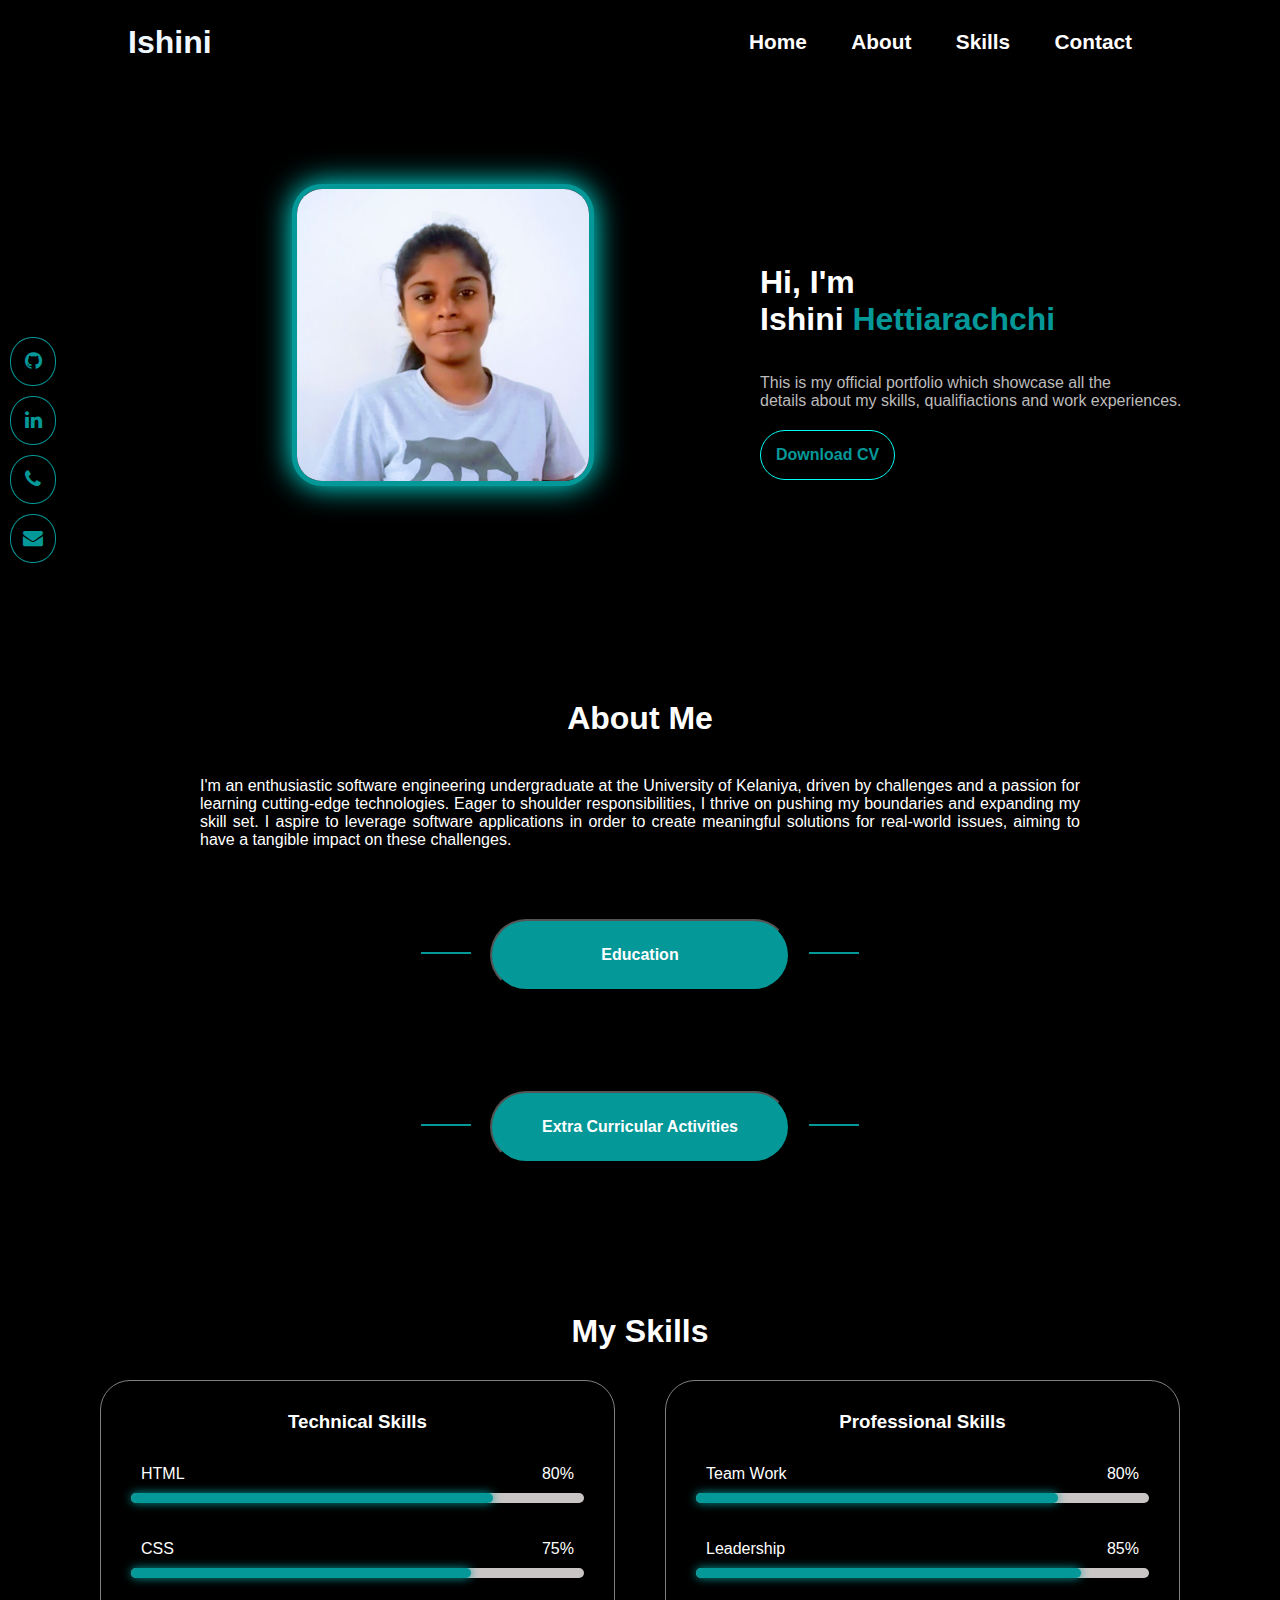
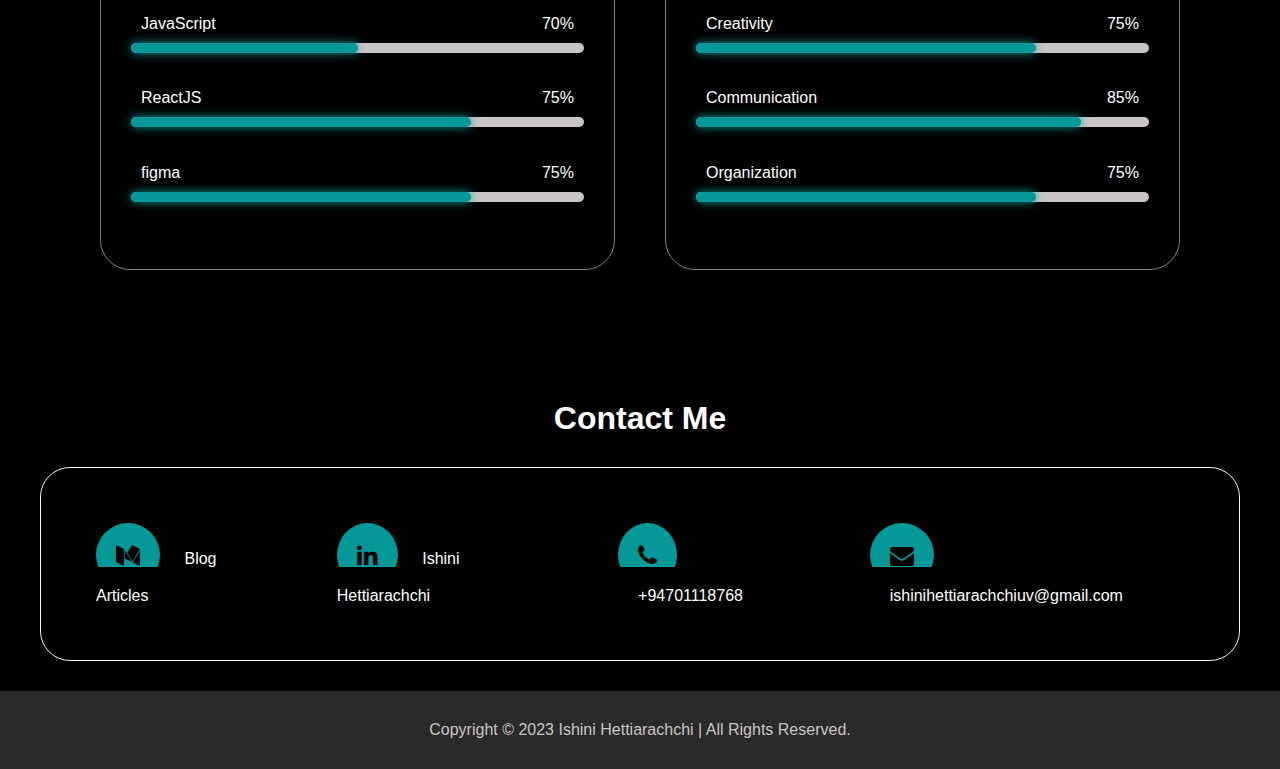
==== index.html @ 03b675ca "feat: changed file name" ====
<!DOCTYPE html>
<html lang="en">
<head>
    <meta charset="UTF-8">
    <meta http-equiv="X-UA-Compatible" content="IE=edge">
    <meta name="viewport" content="width=device-width, initial-scale=1.0">
    <title>Ishini Hettiarachchi</title>
    <link rel="stylesheet" href="portfolio.css">
    <link rel="stylesheet" href="https://cdnjs.cloudflare.com/ajax/libs/font-awesome/4.7.0/css/font-awesome.min.css">
    <script src="script.js"></script>
</head>

<body>
    <div class="containers">
    <div class="home-container" id="home">
                <div class="nav">
                    <h1 style="color:aliceblue"> Ishini </h1>
                    <div class="menu-toggle">
                        <div class="bar"></div>
                        <div class="bar"></div>
                        <div class="bar"></div>
                    </div>
                    <ul class="nav-links">
                        <li><a href="#home">Home</a></li>
                        <li><a href="#about">About</a></li>   
                        <li><a href="#skills">Skills</a></li>
                        <li><a href="#contact">Contact</a></li>
                    </ul>
                </div>
                <div class="row1">
                    <div class="image">
                        <img src="Profile-img.jpg" alt="">
                    </div>
                    <div class="details">
                        <h1>Hi, I'm <br>Ishini <span>Hettiarachchi</span></h1>
                        <br><br>
                        <p>This is my official portfolio which showcase all the 
                            <br>details about my skills, qualifiactions and work experiences.
                        </p>
                        <a href="Ishini Hettiarachchi-signed.pdf" download><button>Download CV</button></a>
                    </div>
                </div>

                <div class="icon-bar">
                    <a href="https://github.com/ishinihettiarachchi" target="_blank" class="icons"><i class="fa fa-github"></i></a>
                    <a href="https://www.linkedin.com/in/ishini-hettiarachchi-666370228/" target="_blank" class="icons"><i class="fa fa-linkedin"></i></a>
                    <a href="tel:+94701118768" class="icons"><i class="fa fa-phone"></i></a>
                    <a href="mailto:ishinihettiarachchiuv@gmail.com" class="icons"><i class="fa fa-envelope"></i></a>
                </div>
        </div>
    <div class="about-container" id="about">
            <h1>About Me</h1>
            <p>I'm an enthusiastic software engineering undergraduate at the University of Kelaniya, driven by challenges and a passion for learning 
                cutting-edge technologies. Eager to shoulder responsibilities, I thrive on pushing my boundaries and expanding my skill set. I aspire 
                to leverage software applications in order to create meaningful solutions for real-world issues, aiming to have a tangible impact on 
                these challenges.</p>
            <div class="buttonContainer">
                <div class="btn">
                    <div class="button">
                        <button onclick="toggleContent()">Education</button>
                    </div>
                </div>
               
                <div class="education" id="edu-category">
                    <div class="section">
                        <h4>B.Sc. (Hons.) in Software Engineering</h4>
                        <p>University of Kelaniya</p>
                        <h5>2021 - 2025</h5>
                    </div>

                    <div class="section">
                        <h4>GCE Advanced Level | Physical Science Stream</h4>
                        <p>Visakha Vidyalaya, Colombo 05</p>
                        <h5>2017 - 2019</h5>
                    </div>
                    
                </div>
            </div>
            
            <div class="buttonContainer">
                <div class="btn">
                <div class="button">
                    <button onclick="toggleContent2()">Extra Curricular Activities</button>
                </div>
                </div>
                <div class="extra" id="extra-category">
                    <div class="section">
                        <h4>Project Coordinator | Differently Abled Avenue</h4>
                        <p>Leo Club of University of Kelaniya</p>
                        <h5>Dec 2022 - May 2023</h5>
                    </div>

                    <div class="section">
                        <h4>Project Chair – Project Lassna Sri Lanka | Differently Abled Avenue</h4>
                        <p>Leo Club of University of Kelaniya</p>
                        <h5>Oct 2022 - May 2023</h5>
                    </div>

                    <div class="section">
                        <h4>Treasurer</h4>
                        <p>IEEE WIE Affinity Group of University of Kelaniya</p>
                        <h5> July 2022 - Present</h5>
                    </div>
                    
                </div>
            </div>     
    </div>
        <div class="skill-section" id="skills"> <!--skills, mai-text, skill main, skill-left-->
            <div class="main-title">
                <h1>My Skills</h1>
            </div>
            <div class="skill-main">
                <div class="left-content">
                    <h3>Technical Skills</h3>
                    <div class="skill-bar">
                        <div class="info">
                            <p>HTML</p>
                            <p>80%</p>
                        </div>
                        <div class="bar">
                            <span class="html"></span>
                        </div>
                    </div>
                    <div class="skill-bar">
                        <div class="info">
                            <p>CSS</p>
                            <p>75%</p>
                        </div>
                        <div class="bar">
                            <span class="css"></span>
                        </div>
                    </div>
                    <div class="skill-bar">
                        <div class="info">
                            <p>JavaScript</p>
                            <p>70%</p>
                        </div>
                        <div class="bar">
                            <span class="JavaScript"></span>
                        </div>
                    </div>
                    <div class="skill-bar">
                        <div class="info">
                            <p>ReactJS</p>
                            <p>75%</p>
                        </div>
                        <div class="bar">
                            <span class="ReactJS"></span>
                        </div>
                    </div>
                    <div class="skill-bar">
                        <div class="info">
                            <p>figma</p>
                            <p>75%</p>
                        </div>
                        <div class="bar">
                            <span class="figma"></span>
                        </div>
                    </div>
                </div>
               <div class="right-content">
                    <h3>Professional Skills</h3>
                    <div class="skill-bar">
                        <div class="info">
                            <p>Team Work</p>
                            <p>80%</p>
                        </div>
                        <div class="bar">
                            <span class="team"></span>
                        </div>
                    </div>
                    <div class="skill-bar">
                        <div class="info">
                            <p>Leadership</p>
                            <p>85%</p>
                        </div>
                        <div class="bar">
                            <span class="leader"></span>
                        </div>
                    </div>
                    <div class="skill-bar">
                        <div class="info">
                            <p>Creativity</p>
                            <p>75%</p>
                        </div>
                        <div class="bar">
                            <span class="creativity"></span>
                        </div>
                    </div>
                    <div class="skill-bar">
                        <div class="info">
                            <p>Communication</p>
                            <p>85%</p>
                        </div>
                        <div class="bar">
                            <span class="com"></span>
                        </div>
                    </div>
                    <div class="skill-bar">
                        <div class="info">
                            <p>Organization</p>
                            <p>75%</p>
                        </div>
                        <div class="bar">
                            <span class="org"></span>
                        </div>
                    </div>
                </div>
            </div>
        </div>
        <div class="contact-section" id="contact">
            <h1>Contact Me</h1>
            <div class="contact-bar">
                <div class="col">
                    <a href="https://medium.com/@ishinihettiarachchiuv" class="icons" target="_blank"><i class="fa fa-medium"></i></a>
                    <span><a href="https://medium.com/@ishinihettiarachchiuv" target="_blank">Blog Articles</a></span>
                </div>
                <div class="col">
                    <a href="https://www.linkedin.com/in/ishini-hettiarachchi-666370228/" class="icons" target="_blank"><i class="fa fa-linkedin"></i></a>
                    <span><a href="https://www.linkedin.com/in/ishini-hettiarachchi-666370228/" target="_blank">Ishini Hettiarachchi</a></span>
                </div>
                <div class="col">
                    <a href="tel:+94701118768" class="icons" target="_blank"><i class="fa fa-phone" ></i></a>
                    <span><a href="tel:+94701118768">+94701118768</a></span>
                </div>
                <div class="col">
                    <a href="mailto:ishinihettiarachchiuv@gmail.com" class="icons" target="_blank"><i class="fa fa-envelope"></i></a>
                    <span><a href="mailto:ishinihettiarachchiuv@gmail.com">ishinihettiarachchiuv@gmail.com</a></span>
                </div>
                </div>
        </div>


        <div class="bottom-bar">
            <p>Copyright © 2023 Ishini Hettiarachchi | All Rights Reserved.</p>
        </div>
    </div>
</body>
---- portfolio.css ----
@import url('https://fonts.googleapis.com/css2?family=Roboto:ital,wght@0,100;0,300;0,400;0,500;0,900;1,100;1,300&display=swap');

:root{
    --aqua-dark:rgb(5, 152, 152);
}

html {
    scroll-behavior: smooth;
}

*{
    margin: 0;
    padding: 0;
    background-color: rgb(0, 0, 0);
    font-family:'Lucida Sans', 'Lucida Sans Regular', 'Lucida Grande', 'Lucida Sans Unicode', Geneva, Verdana, sans-serif;
}



.containers{
    position: relative;
    width: 100%;
    height: 100vh;
}

.nav{
    display: flex;
    width: 80%;
    margin: auto;
    padding: 20px 0;
    align-items: center;
    justify-content: space-between;
}

.menu-toggle {
    display: none; 
}


.nav ul li{
    display: inline-block;
    list-style: none;
    margin: 10px 20px;
}

.nav ul li a{
    text-decoration: none;
    padding: 6px 0;
    position: relative;
    color: rgb(255, 253, 253);
    font-size: 1.3rem;
    font-weight: bold;

}

.nav ul li a:before{
    content: '';
    position: absolute;
    bottom: 0;
    left:0 ;
    height: 3px;
    width: 0%;
    background-color: var(--aqua-dark);
    transition: all 0.4s ease;
   
}

.nav ul li a:hover{
    color: var(--aqua-dark);
}

.nav ul li a:hover:before{
    width: 100%;
   
}

.row1{
    display: flex;
    margin-top: 50px;
}

.image{
    flex-direction: row;
}

.image img{
    width: 40%;
    margin: 50px 40%;
    border-radius: 30px;
    -moz-box-shadow: 0 0 10px #fff;
    -webkit-box-shadow: 0 0 10px var(--aqua-dark);
    box-shadow: 0px 0px 30px #01fcf4;
    border:solid 5px var(--aqua-dark);
}

.details{
    flex-direction: row;
    margin-top: 100px;
    padding: 30px;
    color: rgb(255, 255, 255);
}

.details p{
    color: rgb(188, 187, 187);
}

.details h1 span{
    color: var(--aqua-dark);
}

.details button{
    margin-top: 20px;
    font-size: 1rem;
    padding: 15px;
    border-radius: 30px;
    font-weight: bold;
    cursor: pointer;
    color:  var(--aqua-dark);
    border: solid 1px #01fcf4;
    background-color: transparent;
}

.details button:hover{
    color: white;
    background-color: var(--aqua-dark);
}

.icon-bar {
    position: fixed;
    top: 50%;
    -webkit-transform: translateY(-50%);
    -ms-transform: translateY(-50%);
    transform: translateY(-50%);
  }

.fa{
    background: transparent;
}
.icon-bar a {
    display: block;
    text-align: center;
    padding: 12px;
    margin: 10px;
    color:  var(--aqua-dark);
    font-size: 20px;
    border-radius: 48%;
    border: solid 1px var(--aqua-dark);
    
}

  .icon-bar a:hover{
    color: white;
    background-color: var(--aqua-dark);
}



.about-container h1{
    color: white;
    text-align: center;
    padding: 160px 20px 20px;
}

.about-container p{
    color: white;
    text-align: justify;
    padding: 20px 200px;
}

.about-container .buttonContainer p{
    color: white;
    text-align: justify;
    padding: 20px 30px;
}

.buttonContainer {
    text-align: center;
    width: 50%; 
    margin: 0 auto;

  }
  
  .buttonContainer .section{
    padding:30px;
  }

  .buttonContainer .section h4{
    color:aliceblue
  }

  .buttonContainer .section h5{
    color: #908e8e;
    text-align: center;
  }

  .buttonContainer .section p{
    color: #c9c5c5;
    text-align: center;
  }

hr{
    width: 100%;
}


.btn:before,.btn:after{
    content:" ";
    width: 50px;
    height: 2px;
    margin: 0 10px;
    vertical-align: super;
    background-color:var(--aqua-dark);
    display:inline-block;
  }

.button {
    display: inline-block; 
    padding:50px 5px ; 
    margin: 0; 
    border: 0;
   
}

.button button{
    padding: 25px ;
    background-color: transparent;
    color:  #ffffff;
    font-size: 1rem;
    font-weight: bold;
    background-color: var(--aqua-dark);
    border-radius: 50px;
    cursor: pointer;
    width: 300px;    

}

.button button a{
    text-decoration: none;
}

.button button:hover{
    color: var(--aqua-dark);
    background-color: transparent;
    border: solid 1px var(--aqua-dark);

}

#edu-category{
    display:none;
}

#extra-category{
    display: none;
}

.skill-section{
    padding: 100px;
}


.skill-section .main-title h1{
    margin-bottom: 30px;
    text-align: center;
}

.skill-section .main-title h1,h3,p,span{
    color: white;
   
}

.skill-main{
    width:100%;
    display: grid;
    grid-template-columns: repeat(2,1fr);
    grid-row-gap: 30px;
    grid-column-gap: 50px;
    
}

.skill-bar{
    margin-bottom: 2.3rem;

}

.skill-main h3{
    margin-bottom: 2rem;
    text-align: center;
}

.left-content{
    border: solid 1px grey;
    padding: 30px;
    border-radius: 30px;
}


.left-content .skill-bar .info{
    display: flex;
    justify-content: space-between;
    align-items: center;
    padding: 0 10px;
    
}

.left-content .skill-bar .bar{
    width: 100%;
    height: 10px;
    background-color: #c9c5c5;
    border-radius: 25px;
    margin-top: 10px;
    position: relative;
}

.right-content{
    border: solid 1px grey;
    padding: 30px;
    border-radius: 30px;
}


.right-content .skill-bar .info{
    display: flex;
    justify-content: space-between;
    align-items: center;
    padding: 0 10px;
    
}

.right-content .skill-bar .bar{
    width: 100%;
    height: 10px;
    background-color: #c9c5c5;
    border-radius: 25px;
    margin-top: 10px;
    position: relative;
}


.skill-bar .bar span{
    width: 50%;
    height: 100%;
    position: absolute;
    left: 0;
    background-color: var(--aqua-dark);
    border-radius: 25px;
    box-shadow: 0px 0px 10px var(--aqua-dark);

}

.skill-bar .bar .html{
    width: 80%;
}

.skill-bar .bar .css{
    width: 75%;
}

.skill-bar .bar .javaScript{
    width: 70%;
}

.skill-bar .bar .ReactJS{
    width: 75%;
}

.skill-bar .bar .figma{
    width: 75%;
}


.skill-bar .bar .team{
    width: 80%;
}

.skill-bar .bar .leader{
    width: 85%;
}

.skill-bar .bar .org{
    width: 75%;
}

.skill-bar .bar .com{
    width: 85%;
}

.skill-bar .bar .creativity{
    width: 75%;
}

.contact-section h1{
    color: white;
    text-align: center;
    margin-top: 30px;
    margin-bottom: 30px;
}

.contact-section .contact-bar{
    display: flex;
    align-items: center;
    justify-content: center;
    padding: 25px;
    border: solid 1px whitesmoke;
    border-radius: 30px;
    margin:5px 40px;
}
   
.contact-section .contact-bar .col{
    padding: 30px;
}

.contact-section .contact-bar .col span a {
    text-decoration: none;
    padding: 20px;
    color: white;
}

.contact-section .contact-bar .col .icons i {
    padding: 20px;
    background-color: var(--aqua-dark);
    color: black;
    border-radius: 55%;
    font-size: 1.5rem;
}
  
.bottom-bar p{
    text-align: center;
    color: #c9c5c5;
    margin-top: 30px;
    padding: 30px;
    background-color: #2b2a2a;
}

@media screen and (max-width: 600px) {
    .menu-toggle {
        display: inline-block;
        color: white;
        position: absolute;
        cursor: pointer;
        padding: 60px;
    }
 
    .bar {
        width: 30px;
        height: 3px;
        background-color: white; 
        margin: 3px 0;
    }

    .nav ul {
        display: none; 
    }
  
    .nav.active ul {
        display: block;
        position: absolute;
        min-width: 160px;
        padding: 20px 16px;
        z-index: 1;
        display: inline-block;
    }

    .nav.active ul li{
        text-align: center;
        margin: 10px 10px;
    }

    .icon-bar{
        display: none;
    }

    .details{
        color: rgb(255, 255, 255);
    }
    .row1 {
        flex-direction: column;
        align-items: center; 
    }

    .image {
        text-align: center; /* Center the image */
        margin-bottom: 20px;

    }

    .image img {
        width: 70%; /* Adjust image width for better fit on smaller screens */
        margin: 0; /* Remove margin to center the image */
    }

    .details {
        margin-top: 20px; /* Adjust margin for spacing */
        padding: 20px; /* Adjust padding for spacing */
        text-align: center; /* Center text content */
    }



    .about-container p{
        color: white;
        text-align: justify;
        padding: 20px 100px;
    }
 
    .button button{
        padding: 20px ;
        font-size: 0.8rem;
        width: 200px;    
    }

    .skill-main{
        width:100%;
        display: grid;
        grid-template-columns: repeat(1,1fr);   
    }

    .contact-bar .col span a{
        display: none;
    }

}

@media (min-width: 768px) and (max-width: 991.98px) {
    .button button{
        padding: 20px ;
        font-size: 0.8rem;
        width: 200px;    
    }
    
    .skill-main{
        width:100%;
        display: grid;
        grid-template-columns: repeat(1,1fr);
    
    }
    
    .contact-bar .col span a{
        display: none;
    }
}
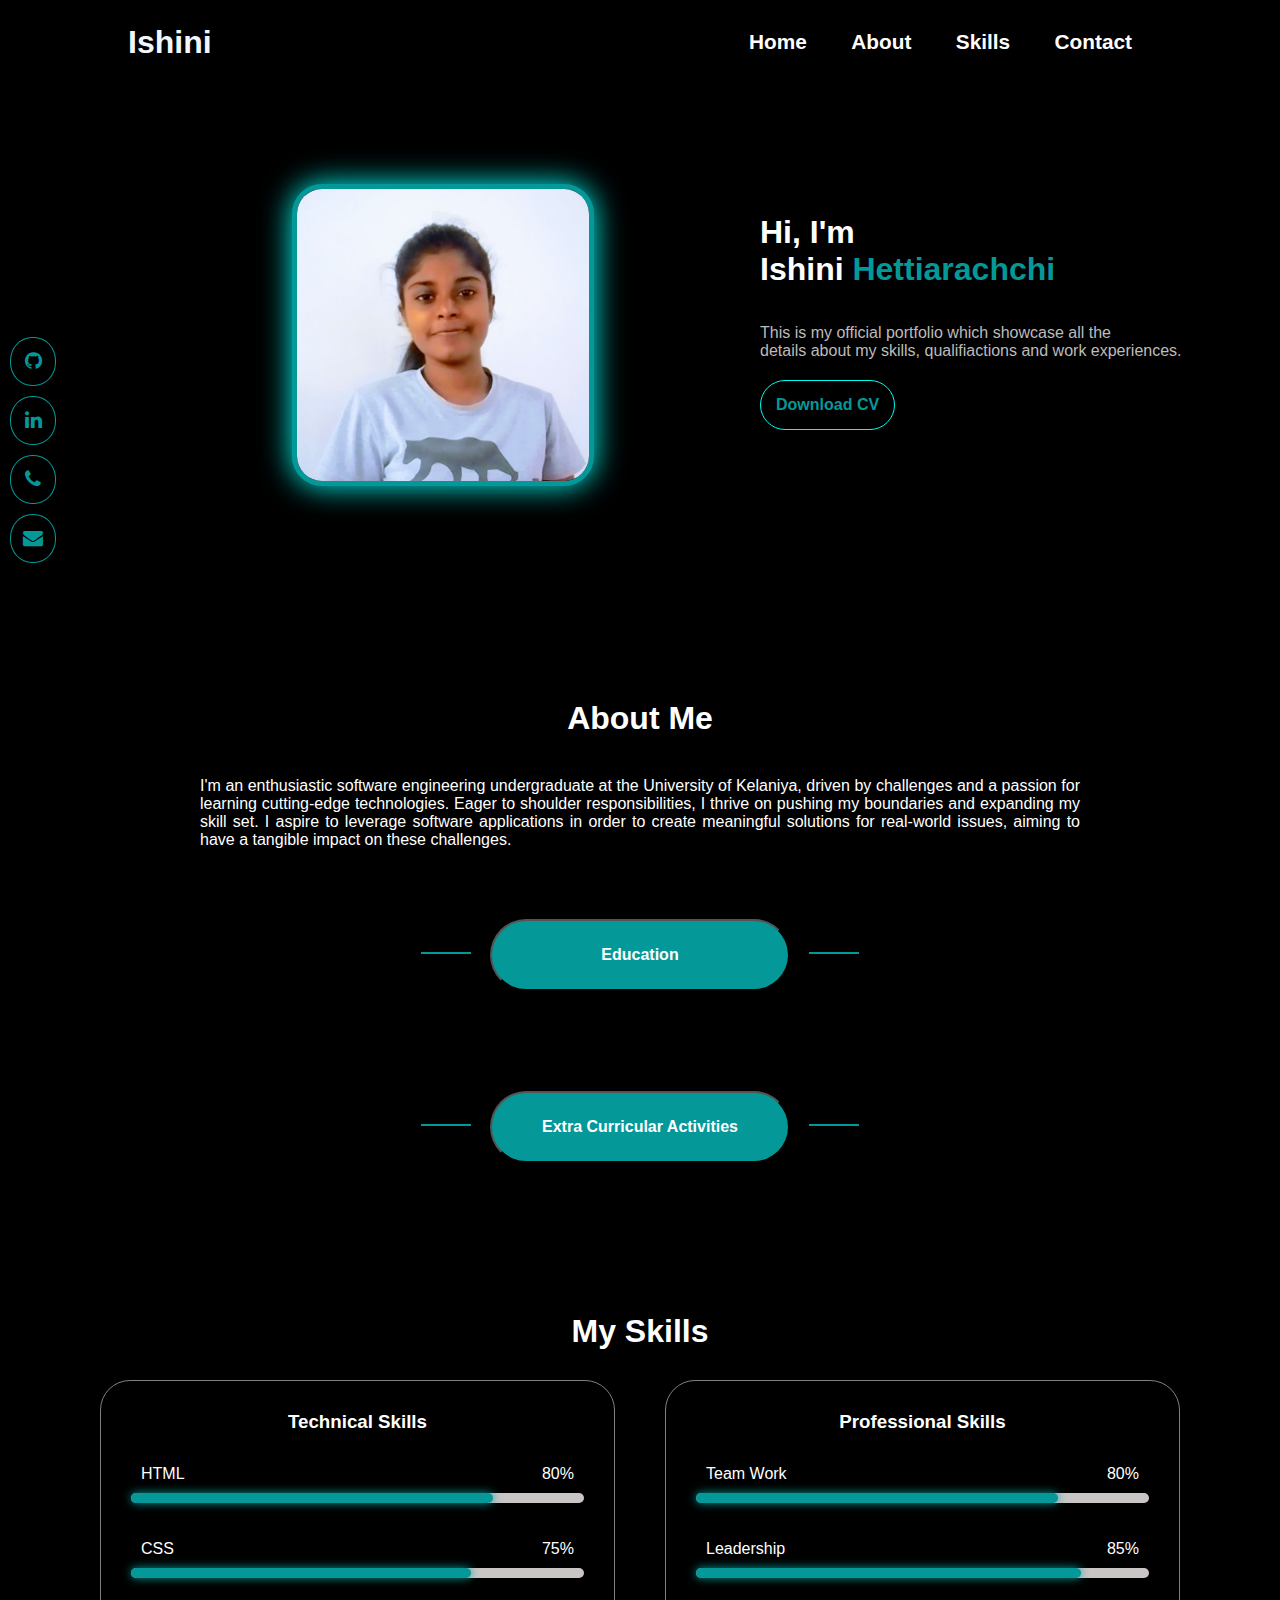
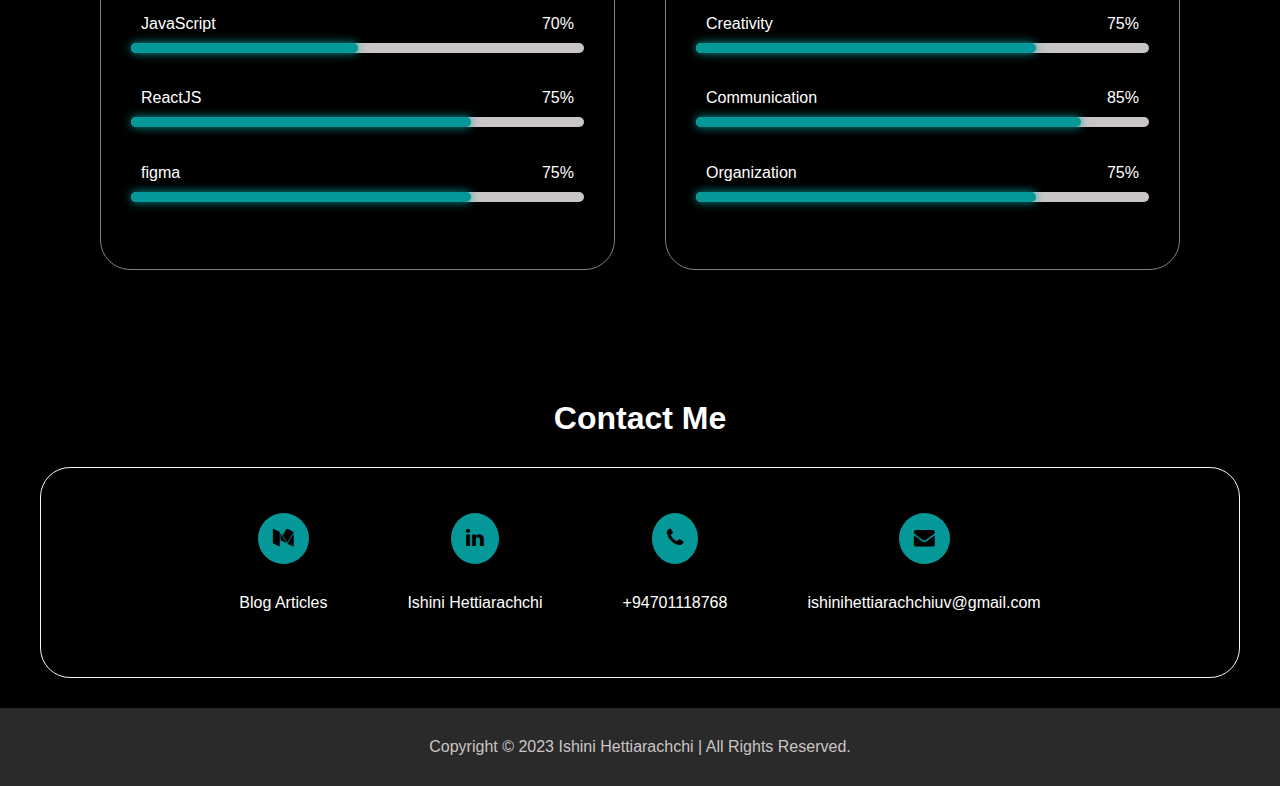
==== commit b7d43225: "feat: added styles" ====
--- a/index.html
+++ b/index.html
@@ -5,7 +5,7 @@
     <meta http-equiv="X-UA-Compatible" content="IE=edge">
     <meta name="viewport" content="width=device-width, initial-scale=1.0">
     <title>Ishini Hettiarachchi</title>
-    <link rel="stylesheet" href="portfolio.css">
+    <link rel="stylesheet" href="index.css">
     <link rel="stylesheet" href="https://cdnjs.cloudflare.com/ajax/libs/font-awesome/4.7.0/css/font-awesome.min.css">
     <script src="script.js"></script>
 </head>
@@ -227,7 +227,7 @@
                     <a href="mailto:ishinihettiarachchiuv@gmail.com" class="icons" target="_blank"><i class="fa fa-envelope"></i></a>
                     <span><a href="mailto:ishinihettiarachchiuv@gmail.com">ishinihettiarachchiuv@gmail.com</a></span>
                 </div>
-                </div>
+            </div>
         </div>
 
 
--- a/index.css
+++ b/index.css
@@ -0,0 +1,582 @@
+
+@import url('https://fonts.googleapis.com/css2?family=Roboto:ital,wght@0,100;0,300;0,400;0,500;0,900;1,100;1,300&display=swap');
+
+:root{
+    --aqua-dark:rgb(5, 152, 152);
+}
+
+html {
+    scroll-behavior: smooth;
+}
+
+*{
+    margin: 0;
+    padding: 0;
+    background-color: rgb(0, 0, 0);
+    font-family:'Lucida Sans', 'Lucida Sans Regular', 'Lucida Grande', 'Lucida Sans Unicode', Geneva, Verdana, sans-serif;
+}
+
+
+
+.containers{
+    position: relative;
+    width: 100%;
+    height: 100vh;
+}
+
+.nav{
+    display: flex;
+    width: 80%;
+    margin: auto;
+    padding: 20px 0;
+    align-items: center;
+    justify-content: space-between;
+}
+
+.menu-toggle {
+    display: none; 
+}
+
+
+.nav ul li{
+    display: inline-block;
+    list-style: none;
+    margin: 10px 20px;
+}
+
+.nav ul li a{
+    text-decoration: none;
+    padding: 6px 0;
+    position: relative;
+    color: rgb(255, 253, 253);
+    font-size: 1.3rem;
+    font-weight: bold;
+
+}
+
+.nav ul li a:before{
+    content: '';
+    position: absolute;
+    bottom: 0;
+    left:0 ;
+    height: 3px;
+    width: 0%;
+    background-color: var(--aqua-dark);
+    transition: all 0.4s ease;
+   
+}
+
+.nav ul li a:hover{
+    color: var(--aqua-dark);
+}
+
+.nav ul li a:hover:before{
+    width: 100%;
+   
+}
+
+.row1{
+    display: flex;
+    margin-top: 50px;
+}
+
+.image{
+    flex-direction: row;
+}
+
+.image img{
+    width: 40%;
+    margin: 50px 40%;
+    border-radius: 30px;
+    -moz-box-shadow: 0 0 10px #fff;
+    -webkit-box-shadow: 0 0 10px var(--aqua-dark);
+    box-shadow: 0px 0px 30px #01fcf4;
+    border:solid 5px var(--aqua-dark);
+}
+
+.details{
+    flex-direction: row;
+    margin-top: 50px;
+    padding: 30px;
+    color: rgb(255, 255, 255);
+}
+
+.details p{
+    color: rgb(188, 187, 187);
+}
+
+.details h1 span{
+    color: var(--aqua-dark);
+}
+
+.details button{
+    margin-top: 20px;
+    font-size: 1rem;
+    padding: 15px;
+    border-radius: 30px;
+    font-weight: bold;
+    cursor: pointer;
+    color:  var(--aqua-dark);
+    border: solid 1px #01fcf4;
+    background-color: transparent;
+}
+
+.details button:hover{
+    color: white;
+    background-color: var(--aqua-dark);
+}
+
+.icon-bar {
+    position: fixed;
+    top: 50%;
+    -webkit-transform: translateY(-50%);
+    -ms-transform: translateY(-50%);
+    transform: translateY(-50%);
+  }
+
+.fa{
+    background: transparent;
+}
+.icon-bar a {
+    display: block;
+    text-align: center;
+    padding: 12px;
+    margin: 10px;
+    color:  var(--aqua-dark);
+    font-size: 20px;
+    border-radius: 48%;
+    border: solid 1px var(--aqua-dark);
+    
+}
+
+  .icon-bar a:hover{
+    color: white;
+    background-color: var(--aqua-dark);
+}
+
+
+
+.about-container h1{
+    color: white;
+    text-align: center;
+    padding: 160px 20px 20px;
+}
+
+.about-container p{
+    color: white;
+    text-align: justify;
+    padding: 20px 200px;
+}
+
+.about-container .buttonContainer p{
+    color: white;
+    text-align: justify;
+    padding: 20px 30px;
+}
+
+.buttonContainer {
+    text-align: center;
+    width: 50%; 
+    margin: 0 auto;
+
+  }
+  
+  .buttonContainer .section{
+    padding:30px;
+  }
+
+  .buttonContainer .section h4{
+    color:aliceblue
+  }
+
+  .buttonContainer .section h5{
+    color: #908e8e;
+    text-align: center;
+  }
+
+  .buttonContainer .section p{
+    color: #c9c5c5;
+    text-align: center;
+  }
+
+hr{
+    width: 100%;
+}
+
+
+.btn:before,.btn:after{
+    content:" ";
+    width: 50px;
+    height: 2px;
+    margin: 0 10px;
+    vertical-align: super;
+    background-color:var(--aqua-dark);
+    display:inline-block;
+  }
+
+.button {
+    display: inline-block; 
+    padding:50px 5px ; 
+    margin: 0; 
+    border: 0;
+   
+}
+
+.button button{
+    padding: 25px ;
+    background-color: transparent;
+    color:  #ffffff;
+    font-size: 1rem;
+    font-weight: bold;
+    background-color: var(--aqua-dark);
+    border-radius: 50px;
+    cursor: pointer;
+    width: 300px;    
+
+}
+
+.button button a{
+    text-decoration: none;
+}
+
+.button button:hover{
+    color: var(--aqua-dark);
+    background-color: transparent;
+    border: solid 1px var(--aqua-dark);
+
+}
+
+#edu-category{
+    display:none;
+}
+
+#extra-category{
+    display: none;
+}
+
+.skill-section{
+    padding: 100px;
+}
+
+
+.skill-section .main-title h1{
+    margin-bottom: 30px;
+    text-align: center;
+}
+
+.skill-section .main-title h1,h3,p,span{
+    color: white;
+   
+}
+
+.skill-main{
+    width:100%;
+    display: grid;
+    grid-template-columns: repeat(2,1fr);
+    grid-row-gap: 30px;
+    grid-column-gap: 50px;
+    
+}
+
+.skill-bar{
+    margin-bottom: 2.3rem;
+
+}
+
+.skill-main h3{
+    margin-bottom: 2rem;
+    text-align: center;
+}
+
+.left-content{
+    border: solid 1px grey;
+    padding: 30px;
+    border-radius: 30px;
+}
+
+
+.left-content .skill-bar .info{
+    display: flex;
+    justify-content: space-between;
+    align-items: center;
+    padding: 0 10px;
+    
+}
+
+.left-content .skill-bar .bar{
+    width: 100%;
+    height: 10px;
+    background-color: #c9c5c5;
+    border-radius: 25px;
+    margin-top: 10px;
+    position: relative;
+}
+
+.right-content{
+    border: solid 1px grey;
+    padding: 30px;
+    border-radius: 30px;
+}
+
+
+.right-content .skill-bar .info{
+    display: flex;
+    justify-content: space-between;
+    align-items: center;
+    padding: 0 10px;
+    
+}
+
+.right-content .skill-bar .bar{
+    width: 100%;
+    height: 10px;
+    background-color: #c9c5c5;
+    border-radius: 25px;
+    margin-top: 10px;
+    position: relative;
+}
+
+
+.skill-bar .bar span{
+    width: 50%;
+    height: 100%;
+    position: absolute;
+    left: 0;
+    background-color: var(--aqua-dark);
+    border-radius: 25px;
+    box-shadow: 0px 0px 10px var(--aqua-dark);
+
+}
+
+.skill-bar .bar .html{
+    width: 80%;
+}
+
+.skill-bar .bar .css{
+    width: 75%;
+}
+
+.skill-bar .bar .javaScript{
+    width: 70%;
+}
+
+.skill-bar .bar .ReactJS{
+    width: 75%;
+}
+
+.skill-bar .bar .figma{
+    width: 75%;
+}
+
+
+.skill-bar .bar .team{
+    width: 80%;
+}
+
+.skill-bar .bar .leader{
+    width: 85%;
+}
+
+.skill-bar .bar .org{
+    width: 75%;
+}
+
+.skill-bar .bar .com{
+    width: 85%;
+}
+
+.skill-bar .bar .creativity{
+    width: 75%;
+}
+
+.contact-section h1{
+    color: white;
+    text-align: center;
+    margin-top: 30px;
+    margin-bottom: 30px;
+}
+
+.contact-section .contact-bar{
+    display: flex;
+    align-items: center;
+    justify-content: center;
+    padding: 25px;
+    border: solid 1px whitesmoke;
+    border-radius: 30px;
+    margin:5px 40px;
+}
+   
+.contact-section .contact-bar .col{
+    padding: 30px;
+}
+
+.contact-section .contact-bar .col span a {
+    text-decoration: none;
+    padding: 20px;
+    color: white;
+}
+
+.contact-section .contact-bar .col .icons i {
+    padding: 20px;
+    background-color: var(--aqua-dark);
+    color: black;
+    border-radius: 55%;
+    font-size: 1.5rem;
+}
+  
+.bottom-bar p{
+    text-align: center;
+    color: #c9c5c5;
+    margin-top: 30px;
+    padding: 30px;
+    background-color: #2b2a2a;
+}
+
+@media screen and (max-width: 600px) {
+    .menu-toggle {
+        display: inline-block;
+        color: white;
+        position: absolute;
+        cursor: pointer;
+        padding: 60px;
+    }
+ 
+    .bar {
+        width: 30px;
+        height: 3px;
+        background-color: white; 
+        margin: 3px 0;
+    }
+
+    .nav ul {
+        display: none; 
+    }
+  
+    .nav.active ul {
+        display: block;
+        position: absolute;
+        min-width: 160px;
+        padding: 20px 16px;
+        z-index: 1;
+        display: inline-block;
+    }
+
+    .nav.active ul li{
+        text-align: center;
+        margin: 10px 10px;
+    }
+
+    .icon-bar{
+        display: none;
+    }
+
+    .details{
+        color: rgb(255, 255, 255);
+    }
+    .row1 {
+        flex-direction: column;
+        align-items: center; 
+    }
+
+    .image {
+        text-align: center; /* Center the image */
+        margin-bottom: 20px;
+
+    }
+
+    .image img {
+        width: 70%; /* Adjust image width for better fit on smaller screens */
+        margin: 0; /* Remove margin to center the image */
+    }
+
+    .details {
+        margin-top: 20px; /* Adjust margin for spacing */
+        padding: 20px; /* Adjust padding for spacing */
+        text-align: center; /* Center text content */
+    }
+
+
+
+    .about-container p{
+        color: white;
+        text-align: justify;
+        padding: 20px 100px;
+    }
+ 
+    .button button{
+        padding: 20px ;
+        font-size: 0.8rem;
+        width: 200px;    
+    }
+
+    .skill-main{
+        width:100%;
+        display: grid;
+        grid-template-columns: repeat(1,1fr);   
+    }
+
+    .contact-bar .col span a{
+        display: none;
+    }
+
+}
+
+@media (max-width: 1024px) {
+    .row1 {
+        flex-direction: column; /* Change to a column layout */
+        align-items: center; /* Center items horizontally */
+    }
+
+    .image {
+        text-align: center; /* Center the image */
+        margin-bottom: 20px; /* Add some space between image and details */
+    }
+
+    .image img {
+        width: 60%; /* Adjust image width for better fit on smaller screens */
+        margin: 0 auto; /* Center the image horizontally */
+    }
+
+    .details {
+        margin-top: 20px; /* Adjust margin for spacing */
+        padding: 20px; /* Adjust padding for spacing */
+        text-align: center; /* Center text content */
+    }
+
+    .about-container p{
+        color: white;
+        text-align: justify;
+        padding: 20px 100px;
+    }
+
+    .button button{
+        padding: 20px ;
+        font-size: 0.8rem;
+        width: 200px;    
+    }
+    .contact-section .contact-bar .col span a{
+        display: none;
+    }
+}
+
+@media (min-width: 1024px) and (max-width: 1500px) {
+    .contact-section .contact-bar .col {
+        text-align: center;
+        padding: 20px; /* Reduce padding for spacing */
+    }
+
+    .contact-section .contact-bar .col span a {
+        text-decoration: none;
+        display: block;
+        margin-top: 10px;
+        color: white;
+    }
+
+    .contact-section .contact-bar .col .icons i {
+        padding: 15px; /* Adjust padding for icons */
+        background-color: var(--aqua-dark);
+        color: black;
+        border-radius: 55%;
+        font-size: 1.3rem; /* Adjust font size for icons */
+    }
+}
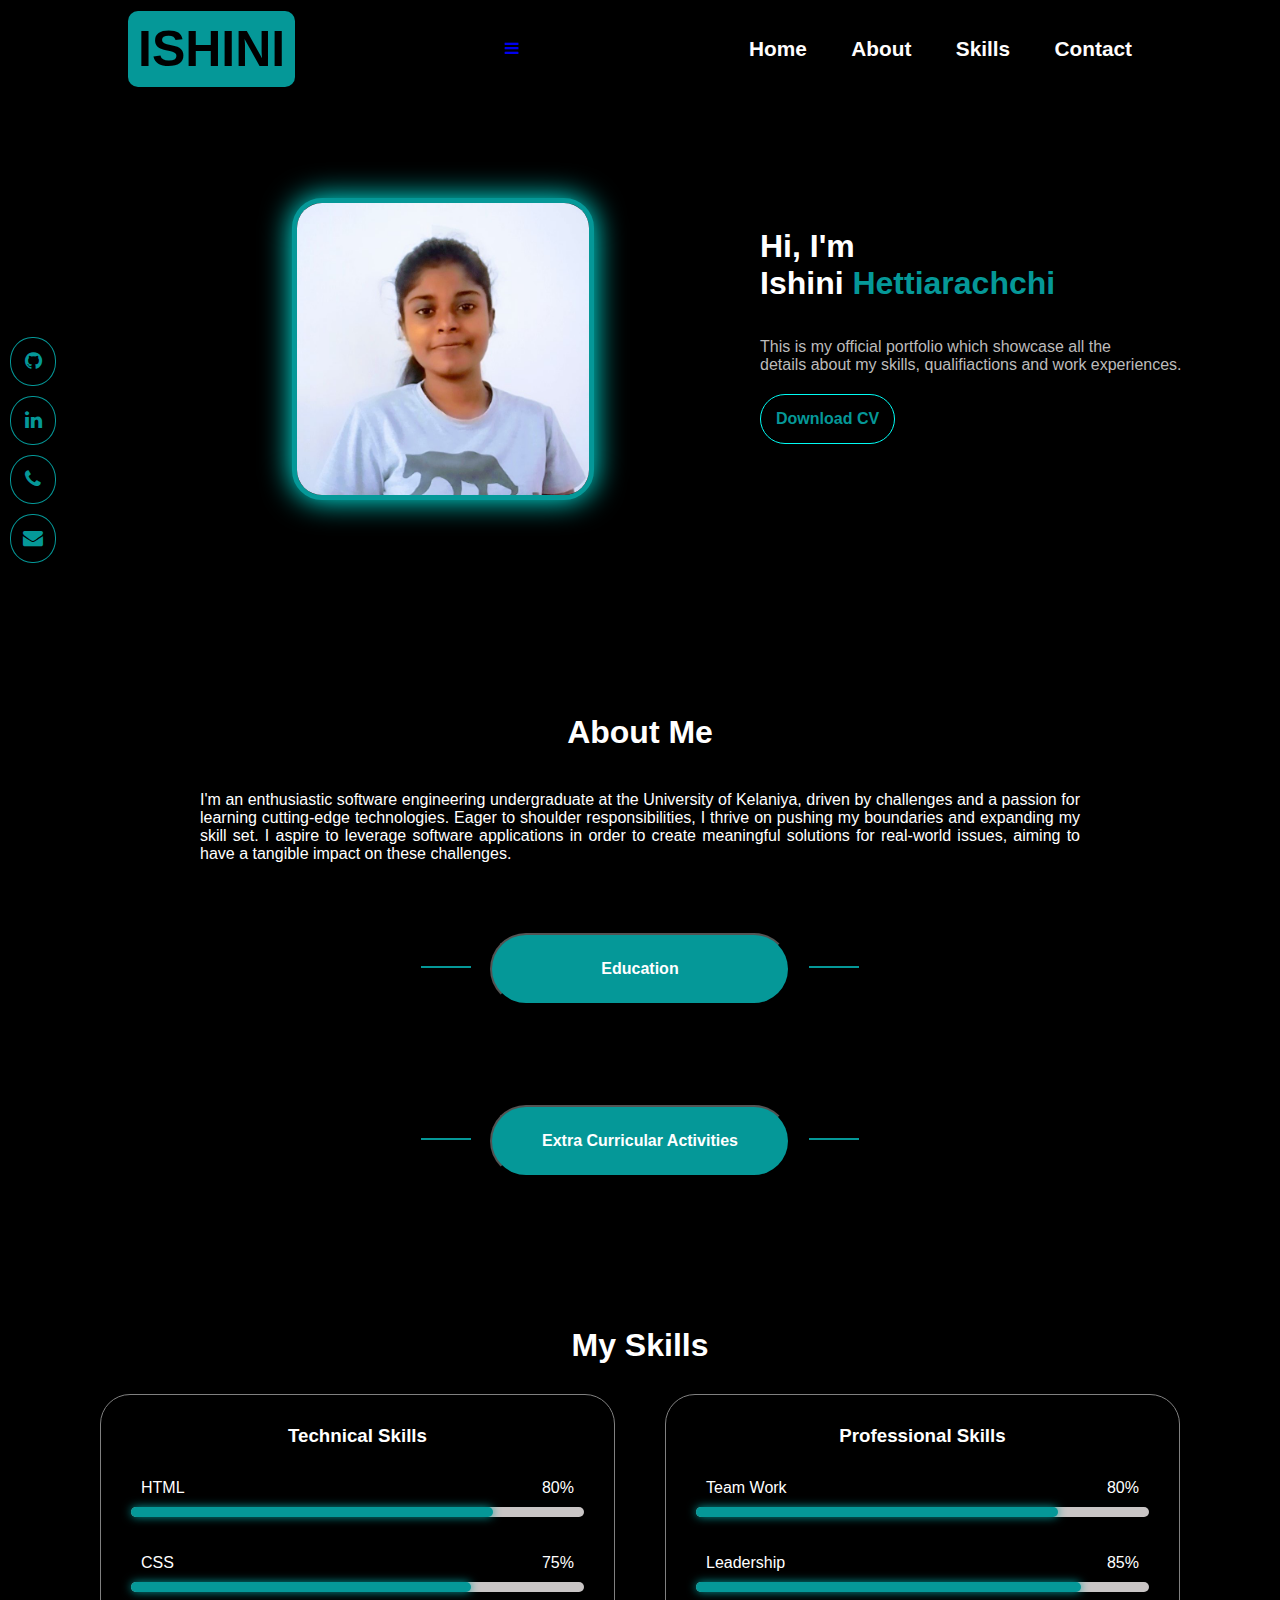
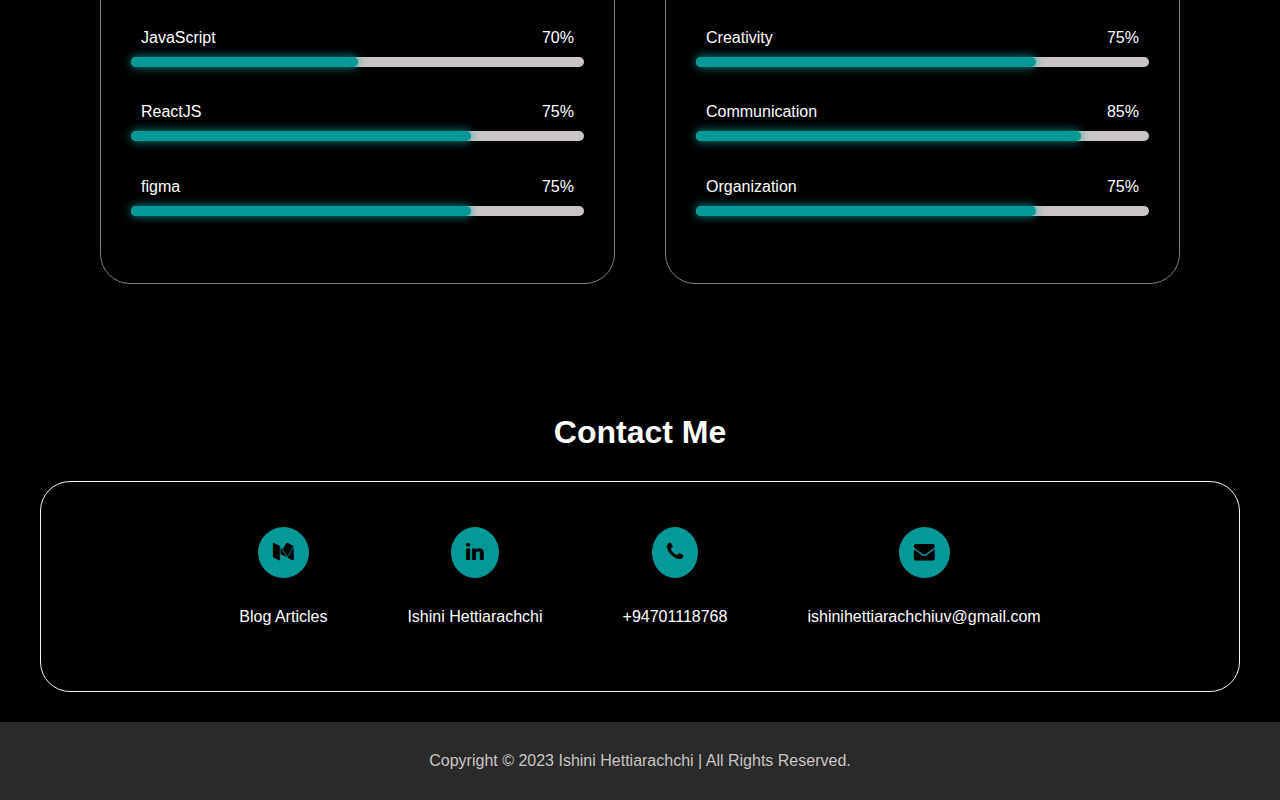
==== commit 8defe7dd: "feat: added styles" ====
--- a/index.html
+++ b/index.html
@@ -14,13 +14,11 @@
     <div class="containers">
     <div class="home-container" id="home">
                 <div class="nav">
-                    <h1 style="color:aliceblue"> Ishini </h1>
-                    <div class="menu-toggle">
-                        <div class="bar"></div>
-                        <div class="bar"></div>
-                        <div class="bar"></div>
-                    </div>
-                    <ul class="nav-links">
+                    <h1> <span>ISHINI</span></h1>
+                    <a href="javascript:void(0);" class="hbar" onclick="myFunction()">
+                        <i class="fa fa-bars"></i>
+                    </a>
+                    <ul class="nav-links" id="navLinks">
                         <li><a href="#home">Home</a></li>
                         <li><a href="#about">About</a></li>   
                         <li><a href="#skills">Skills</a></li>
--- a/index.css
+++ b/index.css
@@ -31,6 +31,19 @@
     padding: 20px 0;
     align-items: center;
     justify-content: space-between;
+}
+
+.nav h1{
+    color: aliceblue;
+}
+
+.nav h1 span{
+    background-color: var(--aqua-dark);
+    color: black;
+    font-size: 50px;
+    font-family: 'Franklin Gothic Medium', 'Arial Narrow', Arial, sans-serif;
+    padding: 10px;
+    border-radius: 10px;
 }
 
 .menu-toggle {
@@ -433,39 +446,7 @@
 }
 
 @media screen and (max-width: 600px) {
-    .menu-toggle {
-        display: inline-block;
-        color: white;
-        position: absolute;
-        cursor: pointer;
-        padding: 60px;
-    }
- 
-    .bar {
-        width: 30px;
-        height: 3px;
-        background-color: white; 
-        margin: 3px 0;
-    }
-
-    .nav ul {
-        display: none; 
-    }
-  
-    .nav.active ul {
-        display: block;
-        position: absolute;
-        min-width: 160px;
-        padding: 20px 16px;
-        z-index: 1;
-        display: inline-block;
-    }
-
-    .nav.active ul li{
-        text-align: center;
-        margin: 10px 10px;
-    }
-
+    
     .icon-bar{
         display: none;
     }
@@ -495,12 +476,10 @@
         text-align: center; /* Center text content */
     }
 
-
-
     .about-container p{
         color: white;
         text-align: justify;
-        padding: 20px 100px;
+        padding: 20px 80px;
     }
  
     .button button{
@@ -509,6 +488,10 @@
         width: 200px;    
     }
 
+    .btn:before,.btn:after{
+        display:none;
+      }
+
     .skill-main{
         width:100%;
         display: grid;
@@ -519,7 +502,87 @@
         display: none;
     }
 
-}
+    .contact-bar .col i{
+        font-size: 16px;
+    }
+
+}
+
+@media (max-width: 768px) {
+    .nav h1{
+        position: absolute; /* Set the position to absolute */
+        top: 5px; /* Position it at the top */
+        right: 5px; /* Position it at the right */
+        margin: 30px; /* Add some margin for spacing */
+        
+    }
+
+    .nav h1 span{
+        font-size: 20px;
+    }
+
+    .nav {
+        position: relative;
+        z-index: 1; /* Ensure the navigation is above other content */
+    }
+
+    .nav .nav-links {
+        display: none;
+        position: absolute;
+        top: 60px; /* Adjust the top position */
+        width: 50%; /* Make the menu full width */
+        padding: 0; /* Remove padding */
+        z-index: 2; /* Higher z-index to appear above other content */
+    }
+
+    .nav .nav-links li {
+        width: 80%; /* Make the menu items full width */
+    }
+
+    .nav a {
+        display: block;
+        padding: 14px 16px;
+        text-decoration: none;
+        font-size: 15px;
+        color: white;
+    }
+
+    
+    .nav a .nav-links a{
+        color: white;
+    }
+    
+
+    .nav a:hover {
+        color: black;
+        border-radius: 10px;
+    }
+    
+    .nav ul li a:hover{
+        color: none;
+    }
+    
+    .nav ul li a:hover:before{
+        width:0%;
+       
+    }
+
+    .nav a .hbar {
+        background: black;
+        display: block;
+        position: absolute;
+        right: 0;
+        top: 0;
+        z-index: 3; /* Ensure the menu toggle is above the menu */
+    }
+
+    .nav.active .nav-links {
+        display: block;
+    }
+
+
+}
+
 
 @media (max-width: 1024px) {
     .row1 {
@@ -549,11 +612,11 @@
         padding: 20px 100px;
     }
 
-    .button button{
-        padding: 20px ;
-        font-size: 0.8rem;
-        width: 200px;    
-    }
+    .btn:before,.btn:after{
+        display:none;
+      }
+
+    
     .contact-section .contact-bar .col span a{
         display: none;
     }
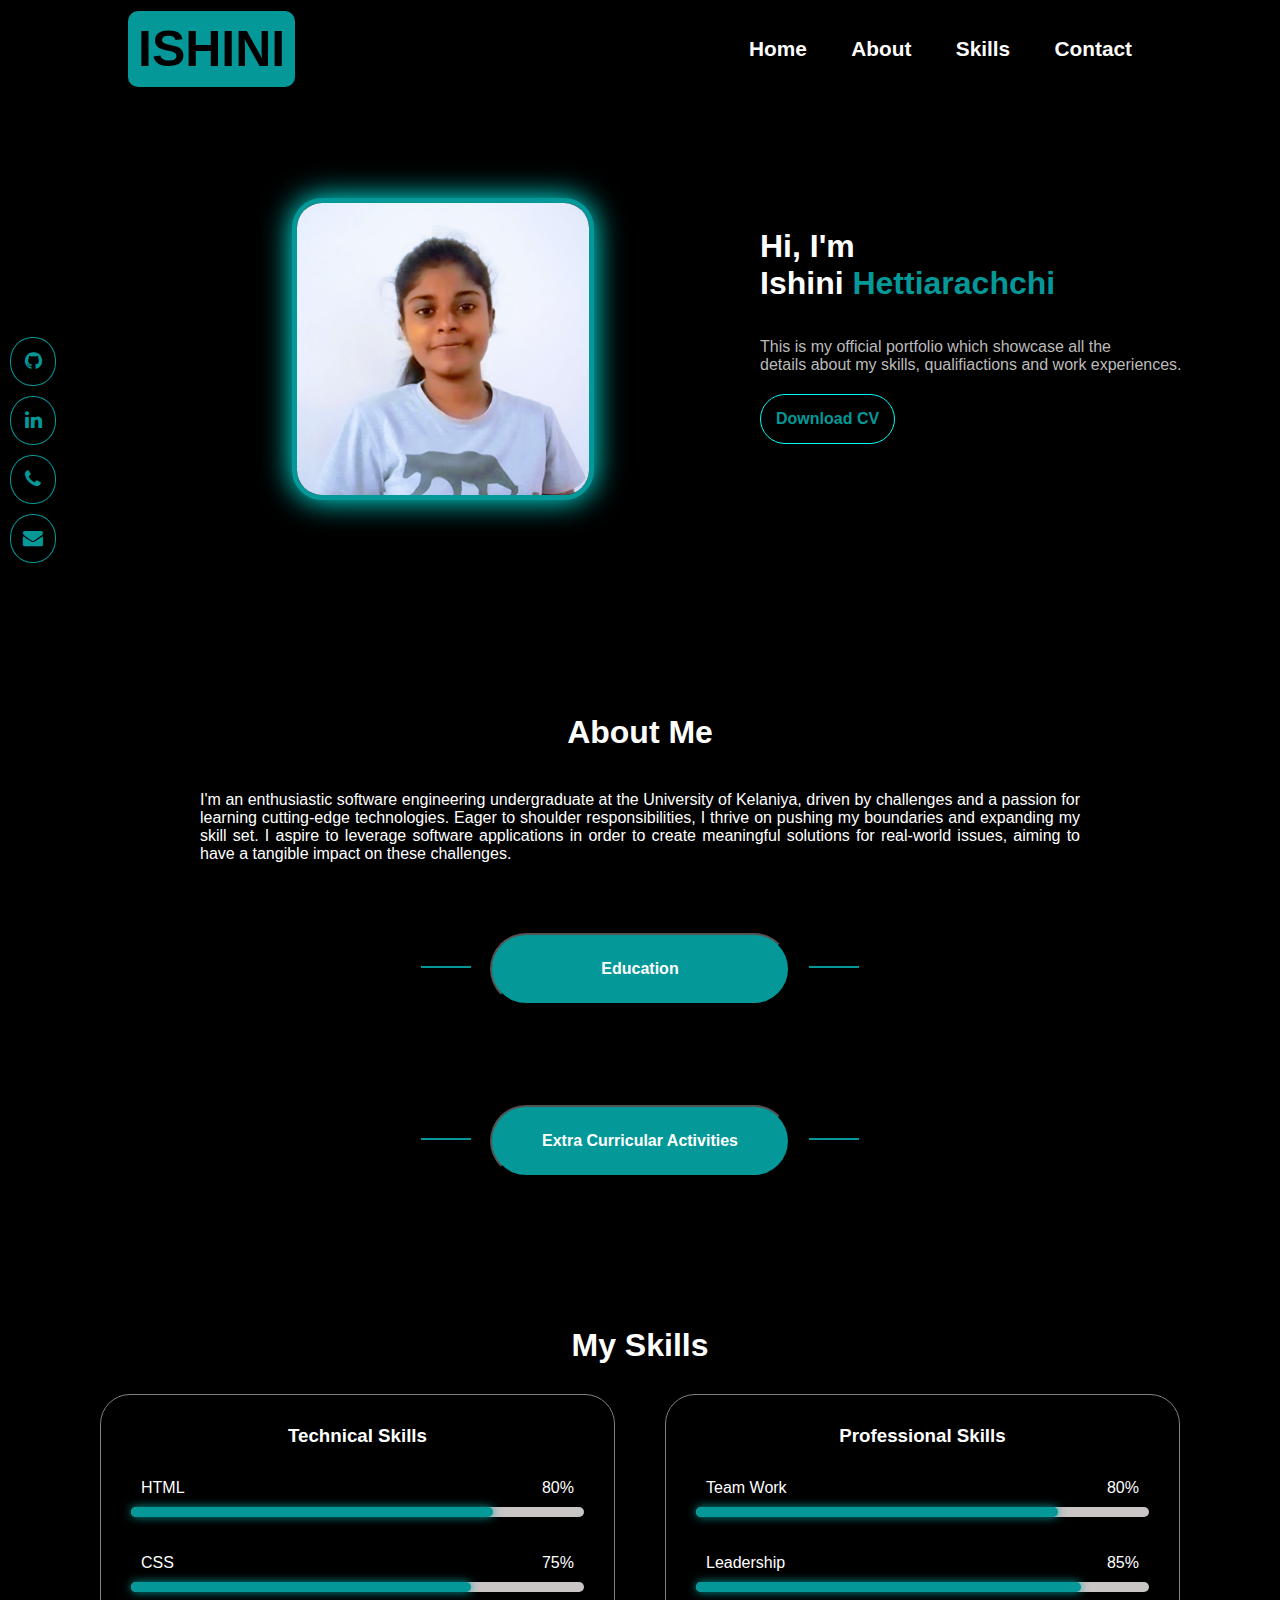
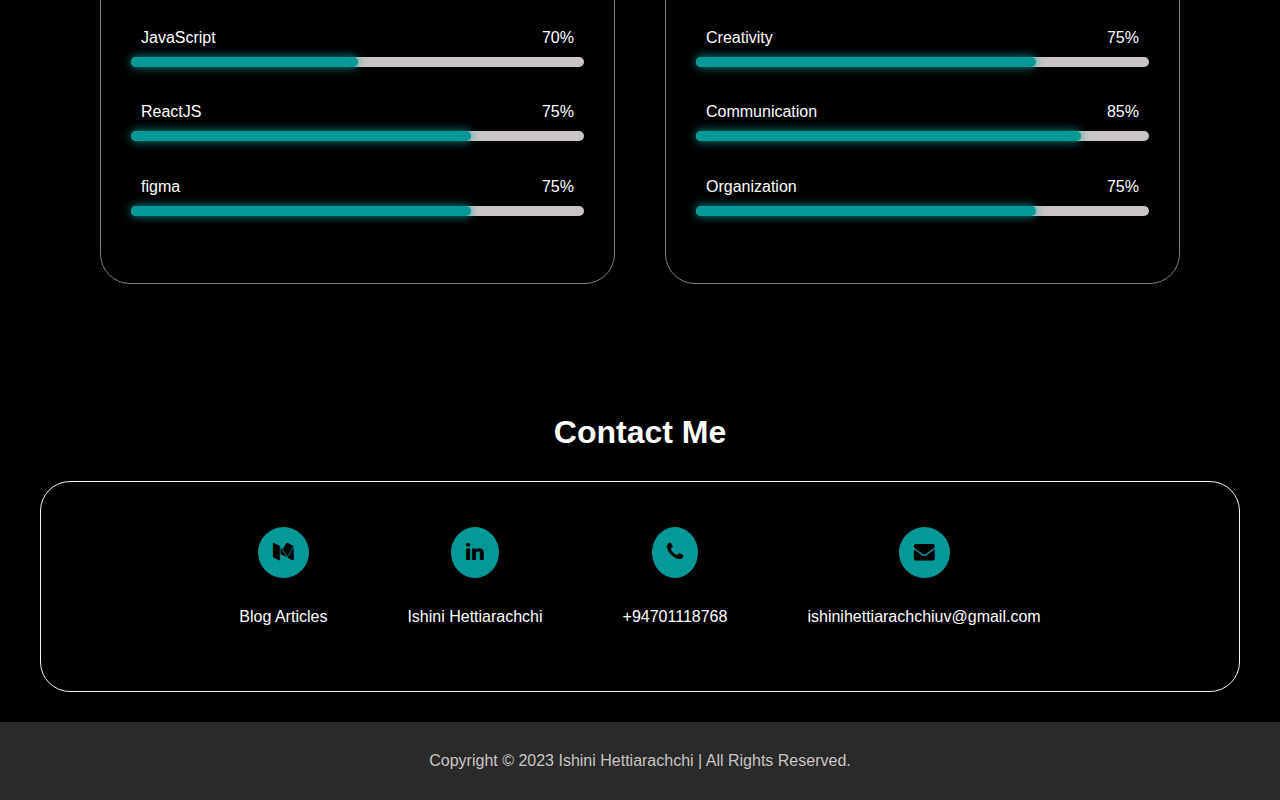
==== commit 6d6d71b0: "feat: replaced a file" ====
--- a/index.html
+++ b/index.html
@@ -35,7 +35,7 @@
                         <p>This is my official portfolio which showcase all the 
                             <br>details about my skills, qualifiactions and work experiences.
                         </p>
-                        <a href="Ishini Hettiarachchi-signed.pdf" download><button>Download CV</button></a>
+                        <a href="Ishini Hettiarachchi.pdf" download><button>Download CV</button></a>
                     </div>
                 </div>
 
--- a/index.css
+++ b/index.css
@@ -88,6 +88,10 @@
    
 }
 
+.nav .fa{
+    display: none;
+}
+
 .row1{
     display: flex;
     margin-top: 50px;
@@ -460,27 +464,23 @@
     }
 
     .image {
-        text-align: center; /* Center the image */
+        text-align: center; 
         margin-bottom: 20px;
 
     }
 
     .image img {
-        width: 70%; /* Adjust image width for better fit on smaller screens */
-        margin: 0; /* Remove margin to center the image */
+        width: 70%; 
+        margin: 0; 
     }
 
     .details {
-        margin-top: 20px; /* Adjust margin for spacing */
-        padding: 20px; /* Adjust padding for spacing */
-        text-align: center; /* Center text content */
-    }
-
-    .about-container p{
-        color: white;
-        text-align: justify;
-        padding: 20px 80px;
-    }
+        margin-top: 20px;
+        padding: 20px; 
+        text-align: center;
+    }
+
+    
  
     .button button{
         padding: 20px ;
@@ -498,23 +498,22 @@
         grid-template-columns: repeat(1,1fr);   
     }
 
-    .contact-bar .col span a{
-        display: none;
-    }
-
-    .contact-bar .col i{
-        font-size: 16px;
-    }
+   
 
 }
 
 @media (max-width: 768px) {
     .nav h1{
-        position: absolute; /* Set the position to absolute */
-        top: 5px; /* Position it at the top */
-        right: 5px; /* Position it at the right */
-        margin: 30px; /* Add some margin for spacing */
+        position: absolute; 
+        top: 5px; 
+        right: 5px; 
+        margin: 30px; 
         
+    }
+
+    .nav .fa-bars {
+        display: block; 
+        font-size: 20px;
     }
 
     .nav h1 span{
@@ -522,21 +521,22 @@
     }
 
     .nav {
-        position: relative;
-        z-index: 1; /* Ensure the navigation is above other content */
-    }
+        z-index: 1; 
+    }
+
 
     .nav .nav-links {
         display: none;
         position: absolute;
-        top: 60px; /* Adjust the top position */
-        width: 50%; /* Make the menu full width */
-        padding: 0; /* Remove padding */
-        z-index: 2; /* Higher z-index to appear above other content */
+        top: 60px; 
+        width: 50%; 
+        padding: 0; 
+        z-index: 2; 
     }
 
     .nav .nav-links li {
-        width: 80%; /* Make the menu items full width */
+        width: 80%; 
+        border-bottom: solid 1px var(--aqua-dark);
     }
 
     .nav a {
@@ -550,16 +550,13 @@
     
     .nav a .nav-links a{
         color: white;
-    }
-    
-
-    .nav a:hover {
-        color: black;
-        border-radius: 10px;
-    }
+        
+    }
+    
     
     .nav ul li a:hover{
         color: none;
+      
     }
     
     .nav ul li a:hover:before{
@@ -573,42 +570,81 @@
         position: absolute;
         right: 0;
         top: 0;
-        z-index: 3; /* Ensure the menu toggle is above the menu */
+        z-index: 3; 
     }
 
     .nav.active .nav-links {
         display: block;
-    }
-
-
-}
-
-
-@media (max-width: 1024px) {
+        
+    }
+
+    .about-container p{
+        padding: 10px 20px;
+    }
+
+    .buttonContainer {
+        margin: 0 80px;
+    }
+
+    .buttonContainer .section {
+        padding: 10px 0;
+    }
+
+    .education{
+        padding-left: 40px;
+    }
+
+    .contact-section .contact-bar .col .icons i {
+        font-size: 0.8rem;
+        padding: 10px; 
+    }
+
+    .contact-section .contact-bar{
+    
+        padding: 10px;
+        border: solid 1px whitesmoke;
+        border-radius: 30px;
+        margin:5px 100px;
+    }
+       
+    .contact-section .contact-bar .col{
+        padding: 20px;
+    }
+
+    .skill-section {
+        padding: 15px;
+    }
+
+    .contact-section .contact-bar .col span a{
+        display: none;
+    }
+
+}
+
+
+@media (min-width: 768px) and (max-width: 1024px){
     .row1 {
-        flex-direction: column; /* Change to a column layout */
-        align-items: center; /* Center items horizontally */
+        flex-direction: column; 
+        align-items: center; 
     }
 
     .image {
-        text-align: center; /* Center the image */
-        margin-bottom: 20px; /* Add some space between image and details */
+        text-align: center; 
+        margin-bottom: 20px; 
     }
 
     .image img {
-        width: 60%; /* Adjust image width for better fit on smaller screens */
-        margin: 0 auto; /* Center the image horizontally */
+        width: 60%; 
+        margin: 0 auto; 
     }
 
     .details {
-        margin-top: 20px; /* Adjust margin for spacing */
-        padding: 20px; /* Adjust padding for spacing */
-        text-align: center; /* Center text content */
+        margin-top: 20px; 
+        padding: 20px;
+        text-align: center; 
     }
 
     .about-container p{
-        color: white;
-        text-align: justify;
         padding: 20px 100px;
     }
 
@@ -625,7 +661,7 @@
 @media (min-width: 1024px) and (max-width: 1500px) {
     .contact-section .contact-bar .col {
         text-align: center;
-        padding: 20px; /* Reduce padding for spacing */
+        padding: 20px; 
     }
 
     .contact-section .contact-bar .col span a {
@@ -636,10 +672,10 @@
     }
 
     .contact-section .contact-bar .col .icons i {
-        padding: 15px; /* Adjust padding for icons */
+        padding: 15px; 
         background-color: var(--aqua-dark);
         color: black;
         border-radius: 55%;
-        font-size: 1.3rem; /* Adjust font size for icons */
-    }
-}
+        font-size: 1.3rem; 
+    }
+}
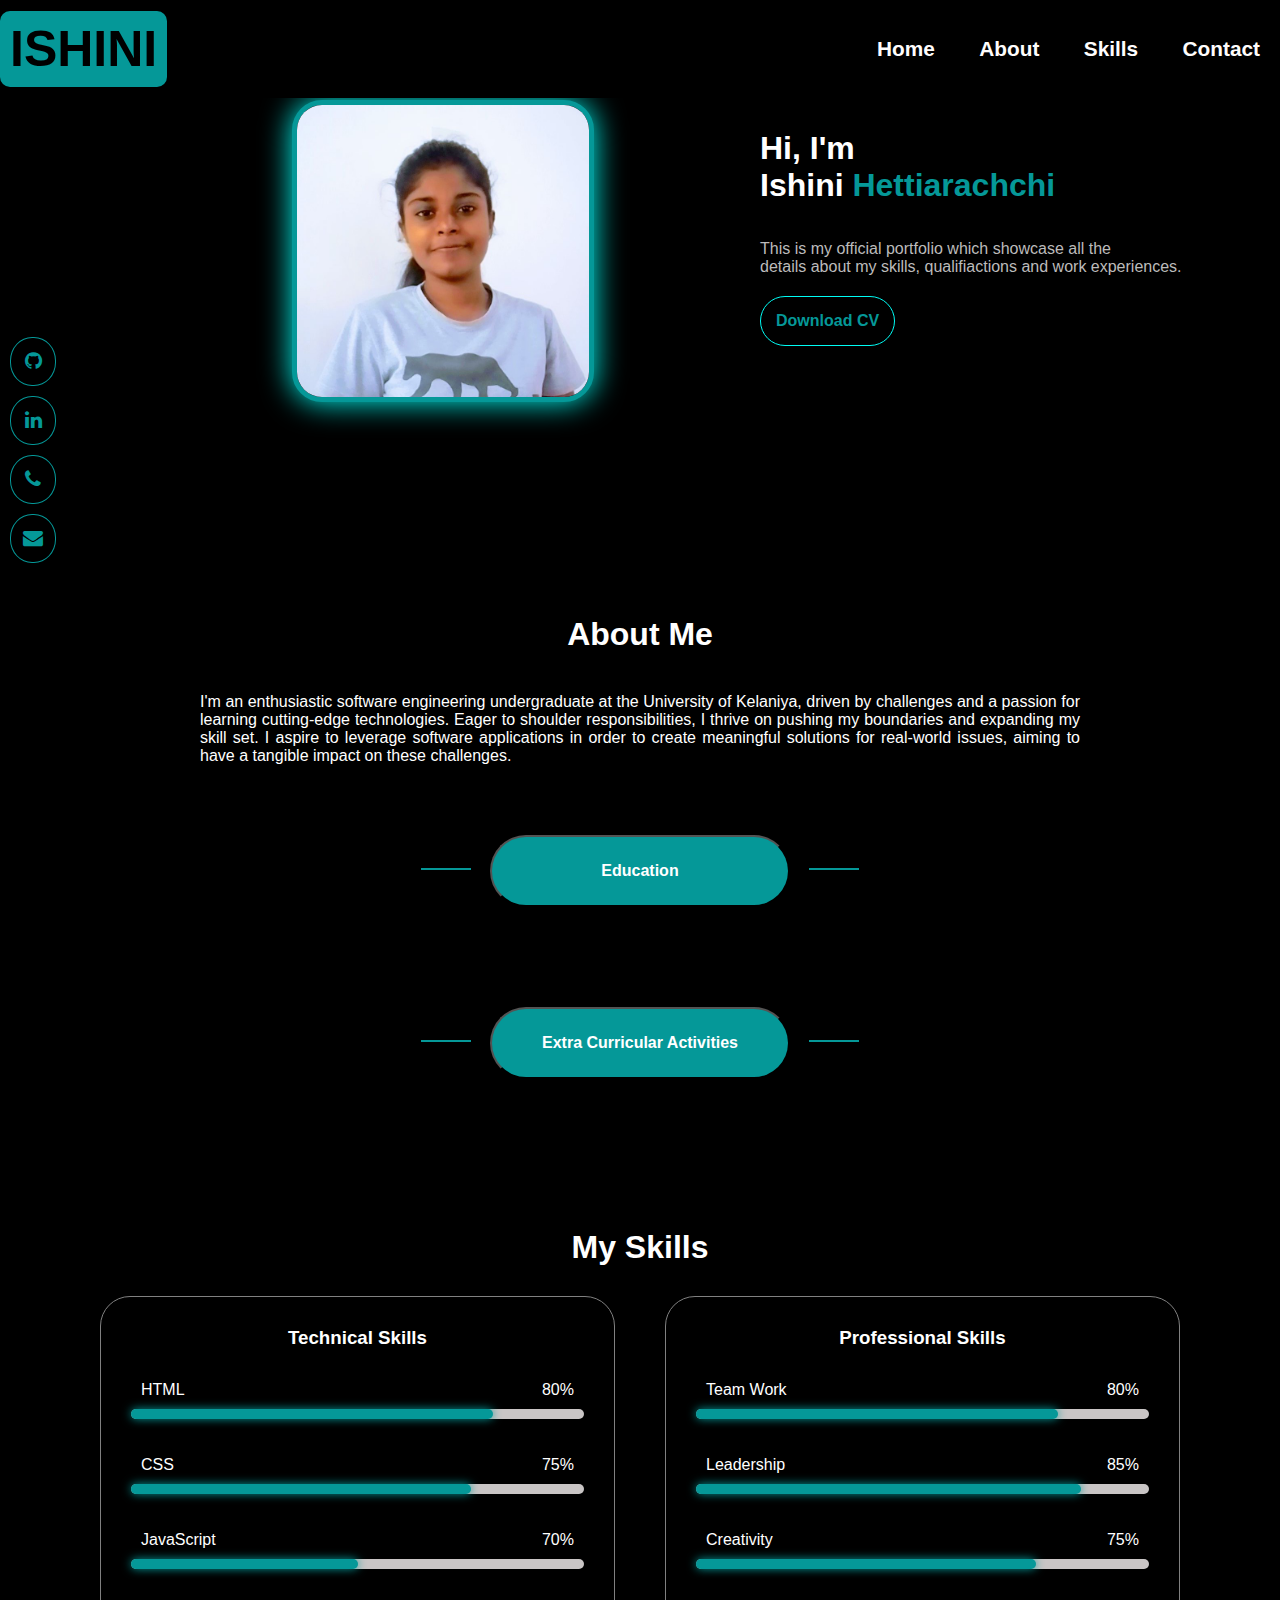
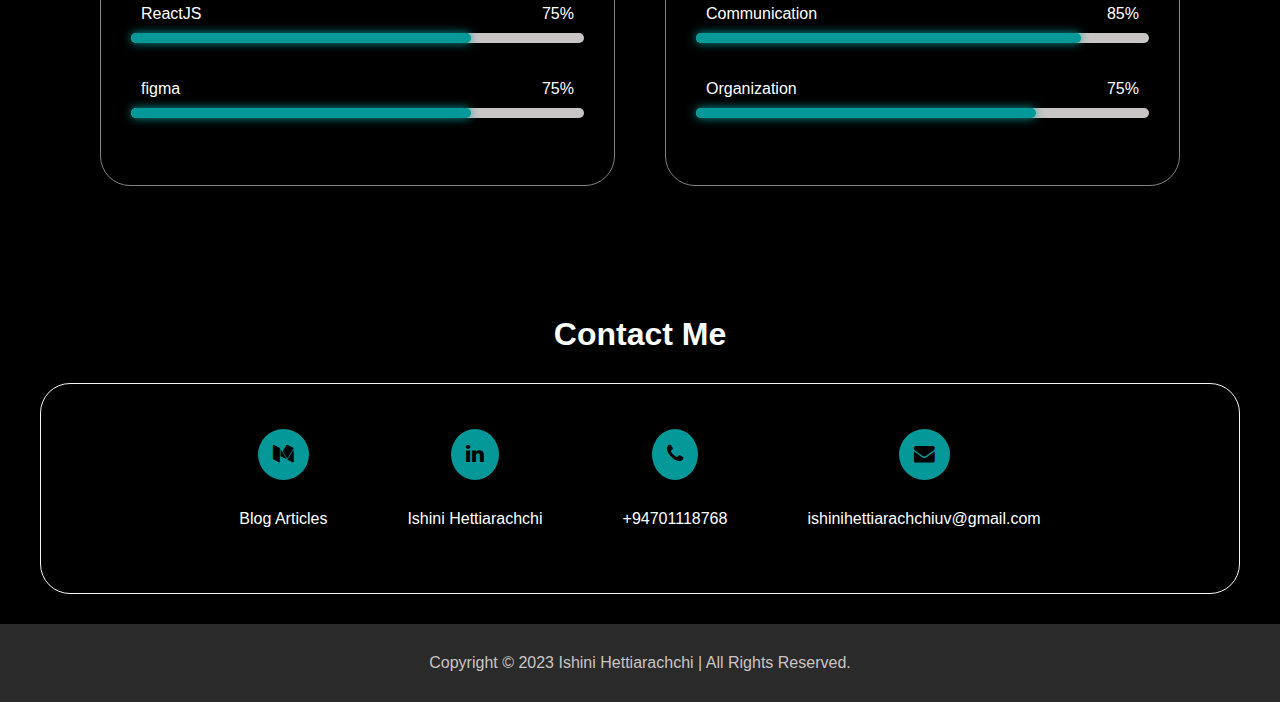
==== commit f2b098d5: "feat: added styles" ====
--- a/index.html
+++ b/index.html
@@ -19,10 +19,10 @@
                         <i class="fa fa-bars"></i>
                     </a>
                     <ul class="nav-links" id="navLinks">
-                        <li><a href="#home">Home</a></li>
-                        <li><a href="#about">About</a></li>   
-                        <li><a href="#skills">Skills</a></li>
-                        <li><a href="#contact">Contact</a></li>
+                        <li><a href="#" onclick="closeMenu()">Home</a></li>
+                        <li><a href="#about" onclick="closeMenu()">About</a></li>   
+                        <li><a href="#skills" onclick="closeMenu()">Skills</a></li>
+                        <li><a href="#contact" onclick="closeMenu()">Contact</a></li>
                     </ul>
                 </div>
                 <div class="row1">
@@ -103,7 +103,7 @@
                 </div>
             </div>     
     </div>
-        <div class="skill-section" id="skills"> <!--skills, mai-text, skill main, skill-left-->
+        <div class="skill-section" id="skills">
             <div class="main-title">
                 <h1>My Skills</h1>
             </div>
--- a/index.css
+++ b/index.css
@@ -26,11 +26,16 @@
 
 .nav{
     display: flex;
-    width: 80%;
-    margin: auto;
+    width: 100%;
     padding: 20px 0;
     align-items: center;
     justify-content: space-between;
+    position: fixed;
+    top: 0;
+    left: 0; 
+    margin: 0;
+    z-index: 999;
+   
 }
 
 .nav h1{
@@ -505,15 +510,15 @@
 @media (max-width: 768px) {
     .nav h1{
         position: absolute; 
-        top: 5px; 
         right: 5px; 
-        margin: 30px; 
+        margin: 20px; 
         
     }
 
     .nav .fa-bars {
         display: block; 
         font-size: 20px;
+        
     }
 
     .nav h1 span{
@@ -522,6 +527,7 @@
 
     .nav {
         z-index: 1; 
+
     }
 
 
@@ -576,6 +582,11 @@
     .nav.active .nav-links {
         display: block;
         
+        
+    }
+
+    .image img {
+        margin-top: 50px;
     }
 
     .about-container p{
@@ -612,6 +623,7 @@
     }
 
     .skill-section {
+        margin-top: 100px;
         padding: 15px;
     }
 
@@ -679,3 +691,4 @@
         font-size: 1.3rem; 
     }
 }
+
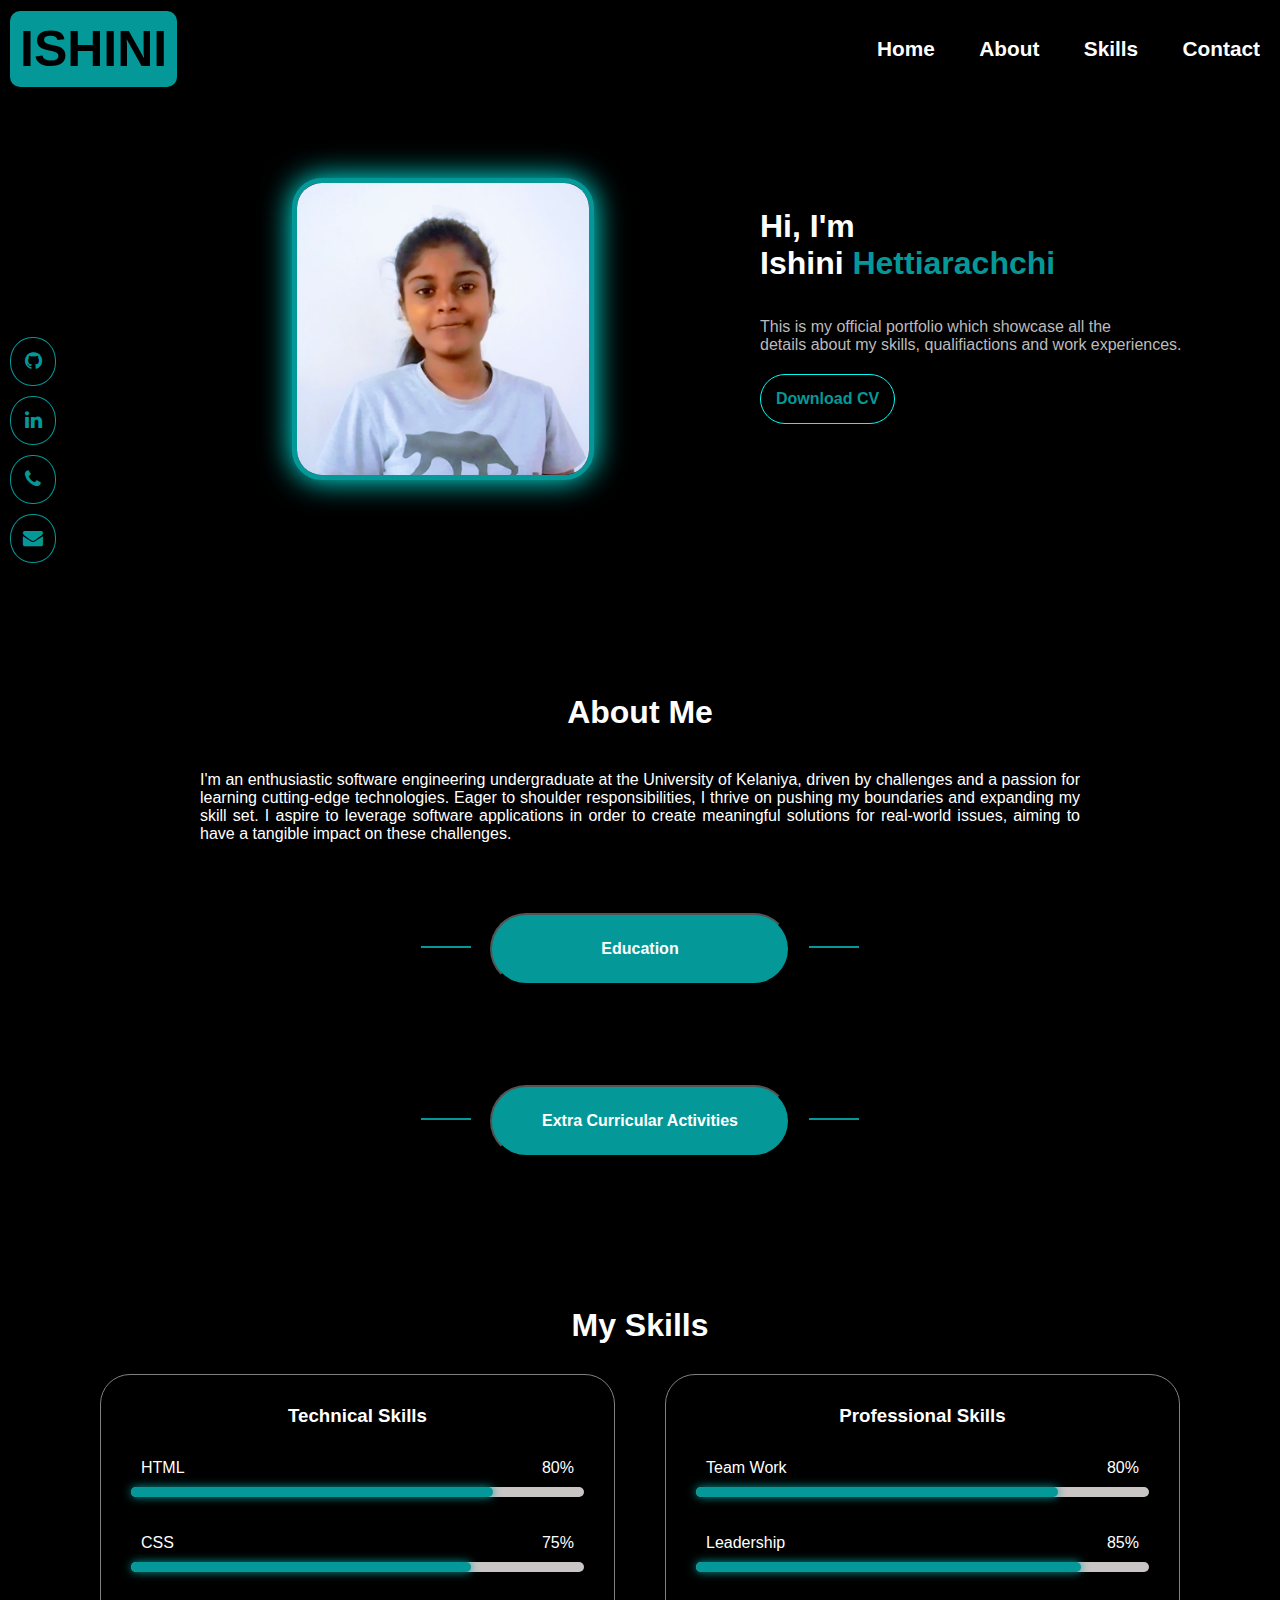
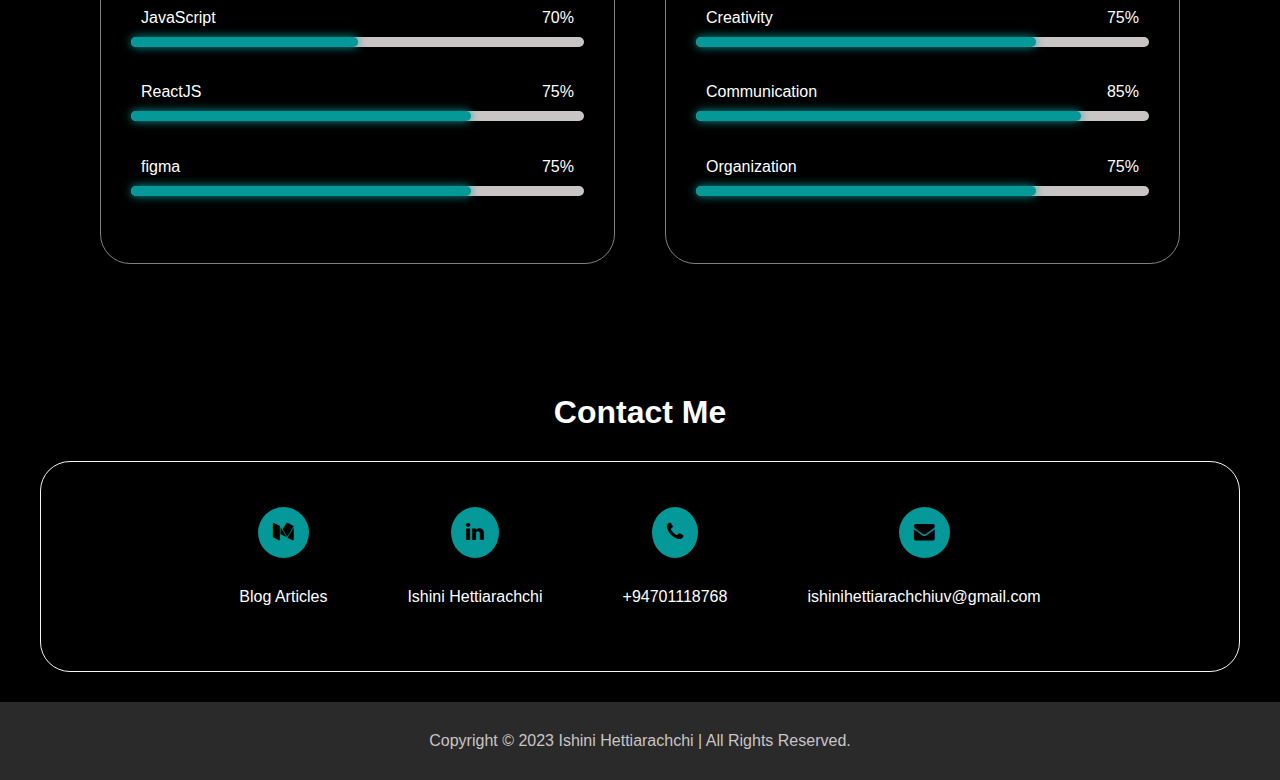
==== commit 75a8def9: "feat: changed js" ====
--- a/index.html
+++ b/index.html
@@ -16,13 +16,14 @@
                 <div class="nav">
                     <h1> <span>ISHINI</span></h1>
                     <a href="javascript:void(0);" class="hbar" onclick="myFunction()">
-                        <i class="fa fa-bars"></i>
+                        <i class="fa fa-bars" id="menu-icon" style="color:white"></i>
+                        
                     </a>
                     <ul class="nav-links" id="navLinks">
-                        <li><a href="#" onclick="closeMenu()">Home</a></li>
-                        <li><a href="#about" onclick="closeMenu()">About</a></li>   
-                        <li><a href="#skills" onclick="closeMenu()">Skills</a></li>
-                        <li><a href="#contact" onclick="closeMenu()">Contact</a></li>
+                        <li><a href="#" >Home</a></li>
+                        <li><a href="#about" >About</a></li>   
+                        <li><a href="#skills" >Skills</a></li>
+                        <li><a href="#contact" >Contact</a></li>
                     </ul>
                 </div>
                 <div class="row1">
--- a/index.css
+++ b/index.css
@@ -23,6 +23,8 @@
     width: 100%;
     height: 100vh;
 }
+
+
 
 .nav{
     display: flex;
@@ -32,8 +34,6 @@
     justify-content: space-between;
     position: fixed;
     top: 0;
-    left: 0; 
-    margin: 0;
     z-index: 999;
    
 }
@@ -49,6 +49,7 @@
     font-family: 'Franklin Gothic Medium', 'Arial Narrow', Arial, sans-serif;
     padding: 10px;
     border-radius: 10px;
+    margin-left: 10px;
 }
 
 .menu-toggle {
@@ -99,7 +100,7 @@
 
 .row1{
     display: flex;
-    margin-top: 50px;
+    padding-top: 10%;
 }
 
 .image{
@@ -571,7 +572,7 @@
     }
 
     .nav a .hbar {
-        background: black;
+        
         display: block;
         position: absolute;
         right: 0;
@@ -581,9 +582,15 @@
 
     .nav.active .nav-links {
         display: block;
-        
-        
-    }
+   
+    }
+
+    .fa-times{
+        color: white;
+        font-size: 20px;
+    }
+
+  
 
     .image img {
         margin-top: 50px;
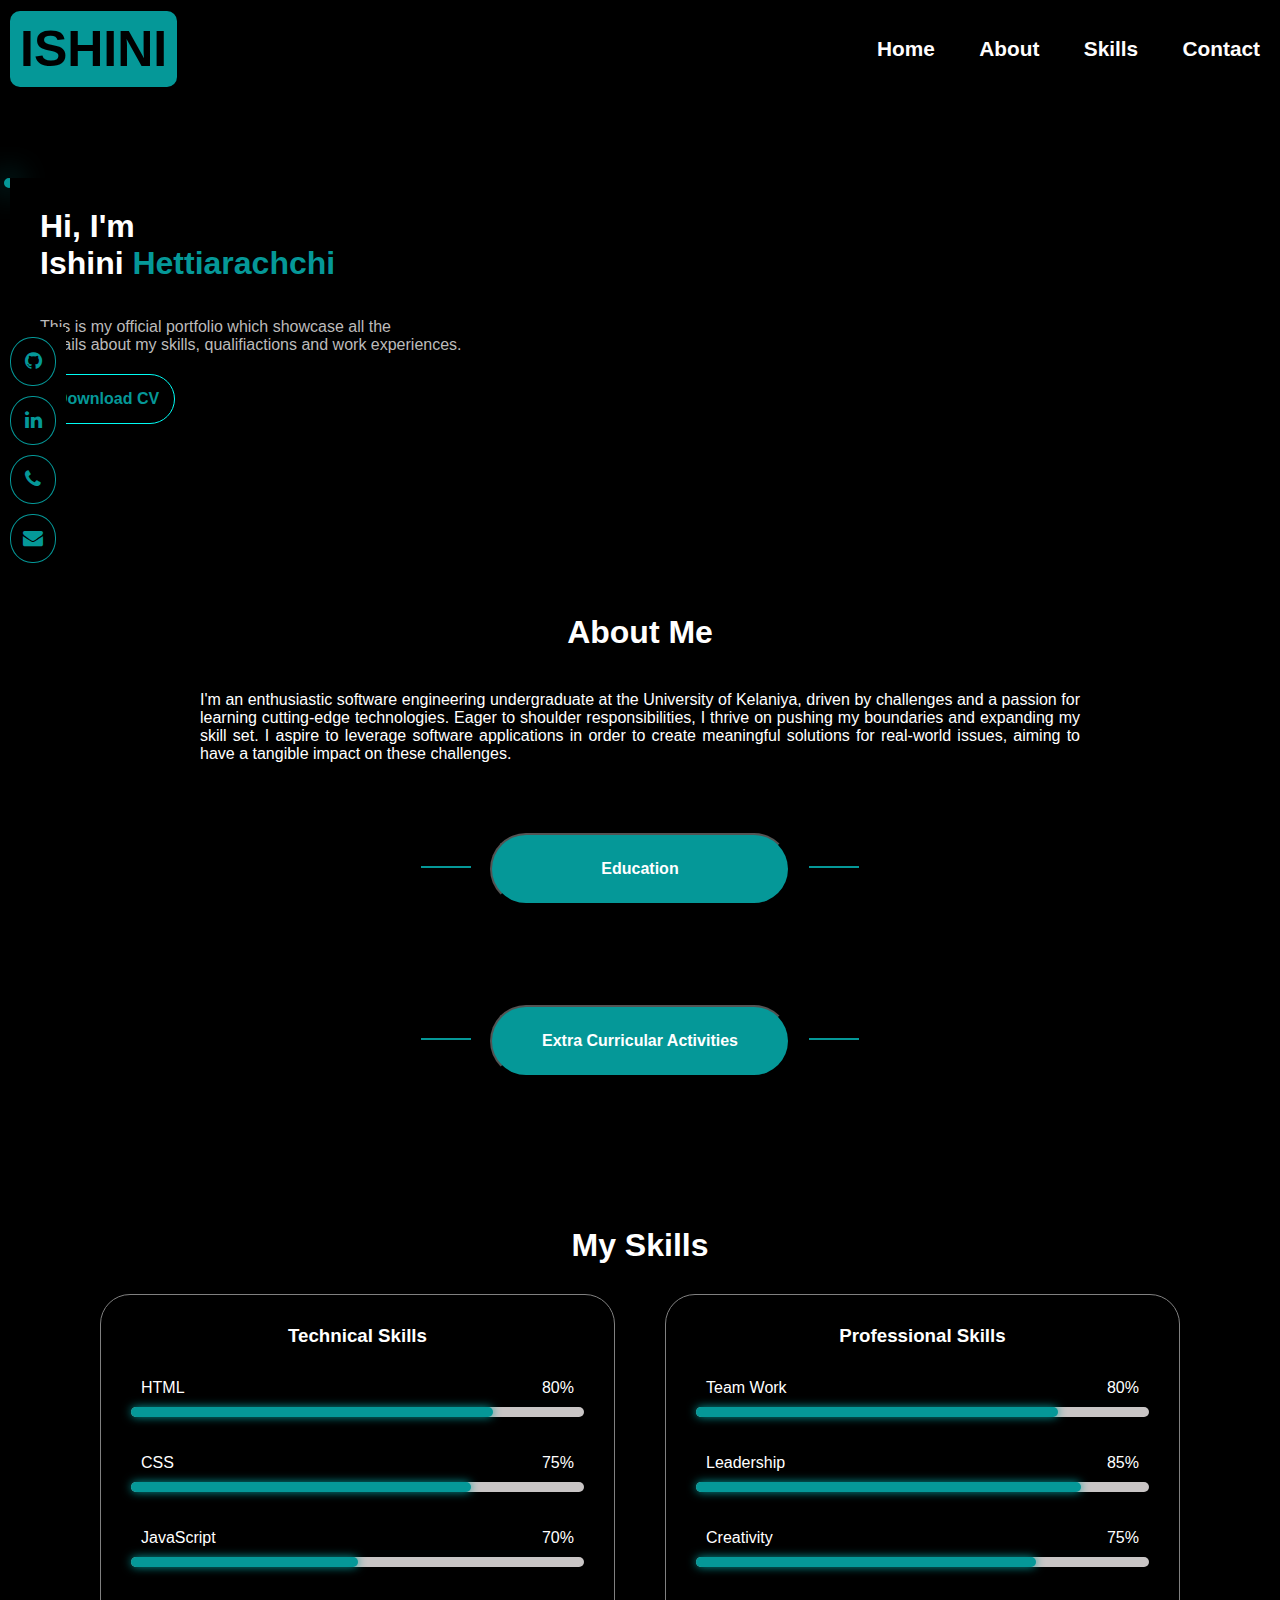
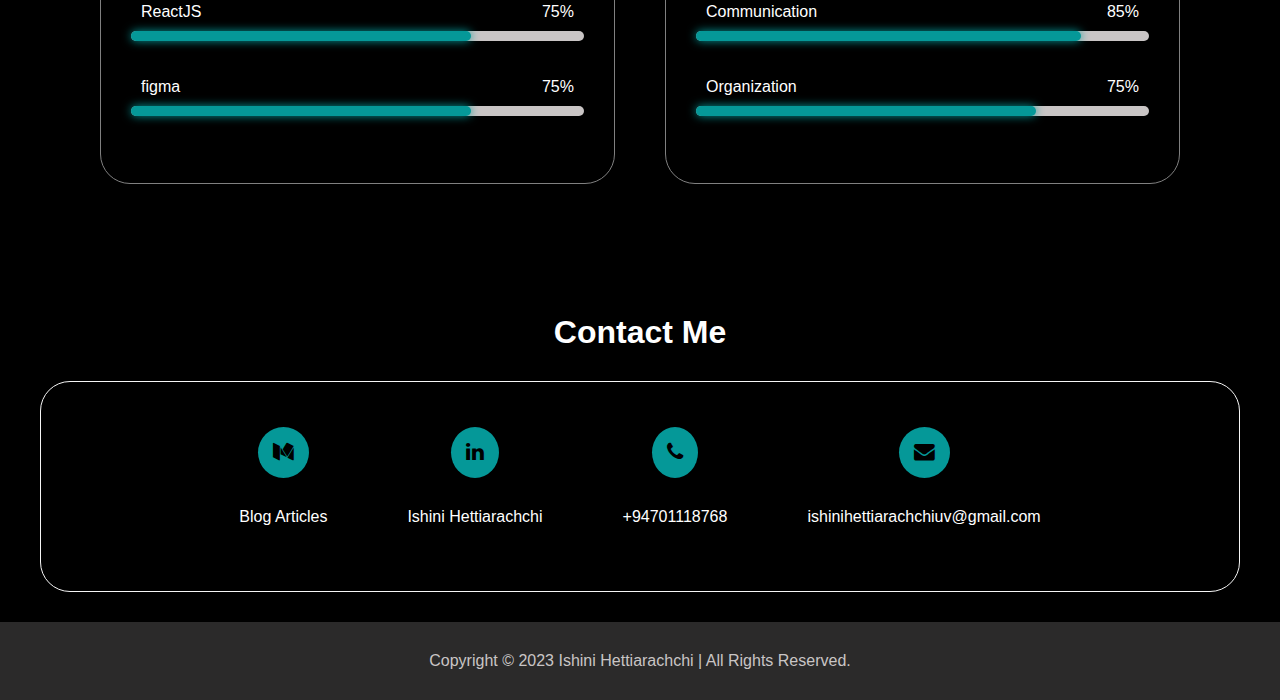
==== commit 181238ae: "feat: changed file structure" ====
--- a/index.html
+++ b/index.html
@@ -28,7 +28,7 @@
                 </div>
                 <div class="row1">
                     <div class="image">
-                        <img src="Profile-img.jpg" alt="">
+                        <img src="D:\SE tasks\3rd yr\sem 1\Web\Assigments\Assignment 1\images\Profile-img.jpg" alt="">
                     </div>
                     <div class="details">
                         <h1>Hi, I'm <br>Ishini <span>Hettiarachchi</span></h1>
@@ -36,7 +36,7 @@
                         <p>This is my official portfolio which showcase all the 
                             <br>details about my skills, qualifiactions and work experiences.
                         </p>
-                        <a href="Ishini Hettiarachchi.pdf" download><button>Download CV</button></a>
+                        <a href="D:\SE tasks\3rd yr\sem 1\Web\Assigments\Assignment 1\documents\Ishini hettiarachchi.pdf" download><button>Download CV</button></a>
                     </div>
                 </div>
 
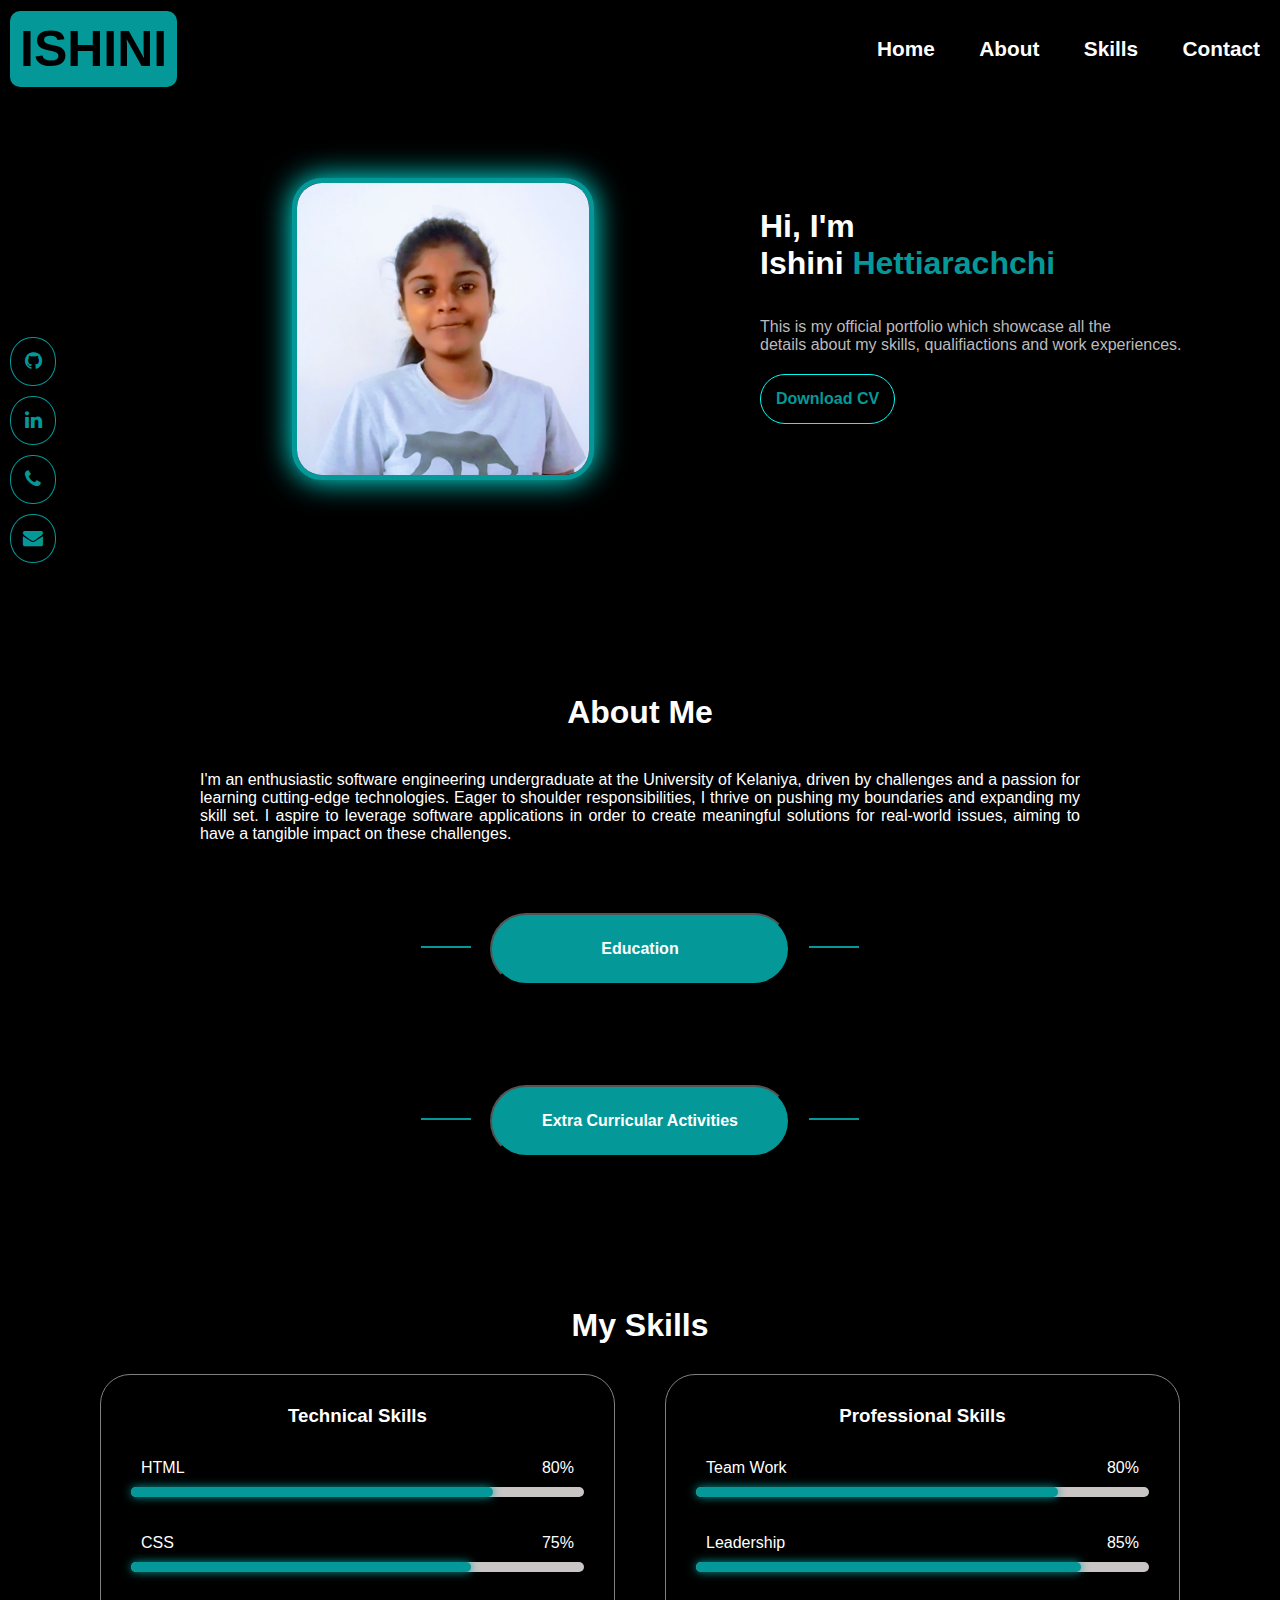
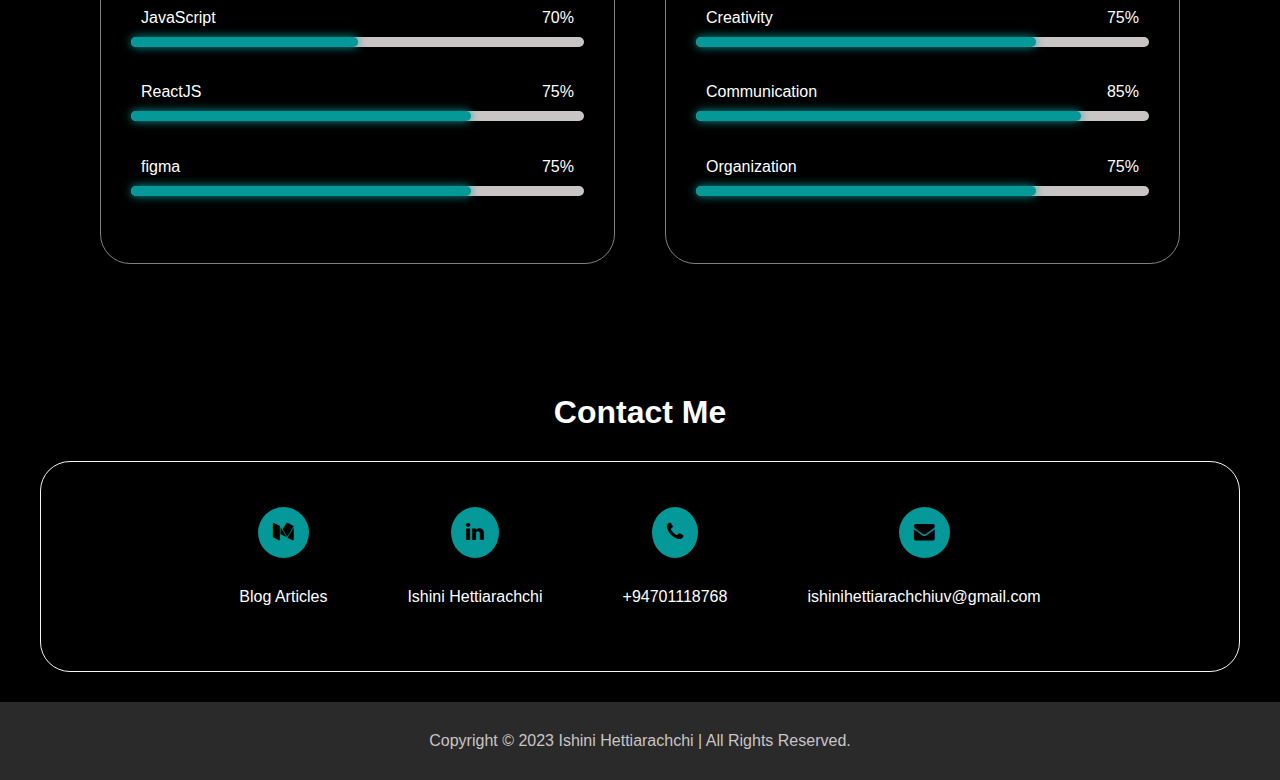
==== commit 63e3b771: "feat: changed file structure" ====
--- a/index.html
+++ b/index.html
@@ -28,7 +28,7 @@
                 </div>
                 <div class="row1">
                     <div class="image">
-                        <img src="D:\SE tasks\3rd yr\sem 1\Web\Assigments\Assignment 1\images\Profile-img.jpg" alt="">
+                        <img src="images\Profile-img.jpg" alt="">
                     </div>
                     <div class="details">
                         <h1>Hi, I'm <br>Ishini <span>Hettiarachchi</span></h1>
@@ -36,7 +36,7 @@
                         <p>This is my official portfolio which showcase all the 
                             <br>details about my skills, qualifiactions and work experiences.
                         </p>
-                        <a href="D:\SE tasks\3rd yr\sem 1\Web\Assigments\Assignment 1\documents\Ishini hettiarachchi.pdf" download><button>Download CV</button></a>
+                        <a href="documents\Ishini hettiarachchi.pdf" download><button>Download CV</button></a>
                     </div>
                 </div>
 
